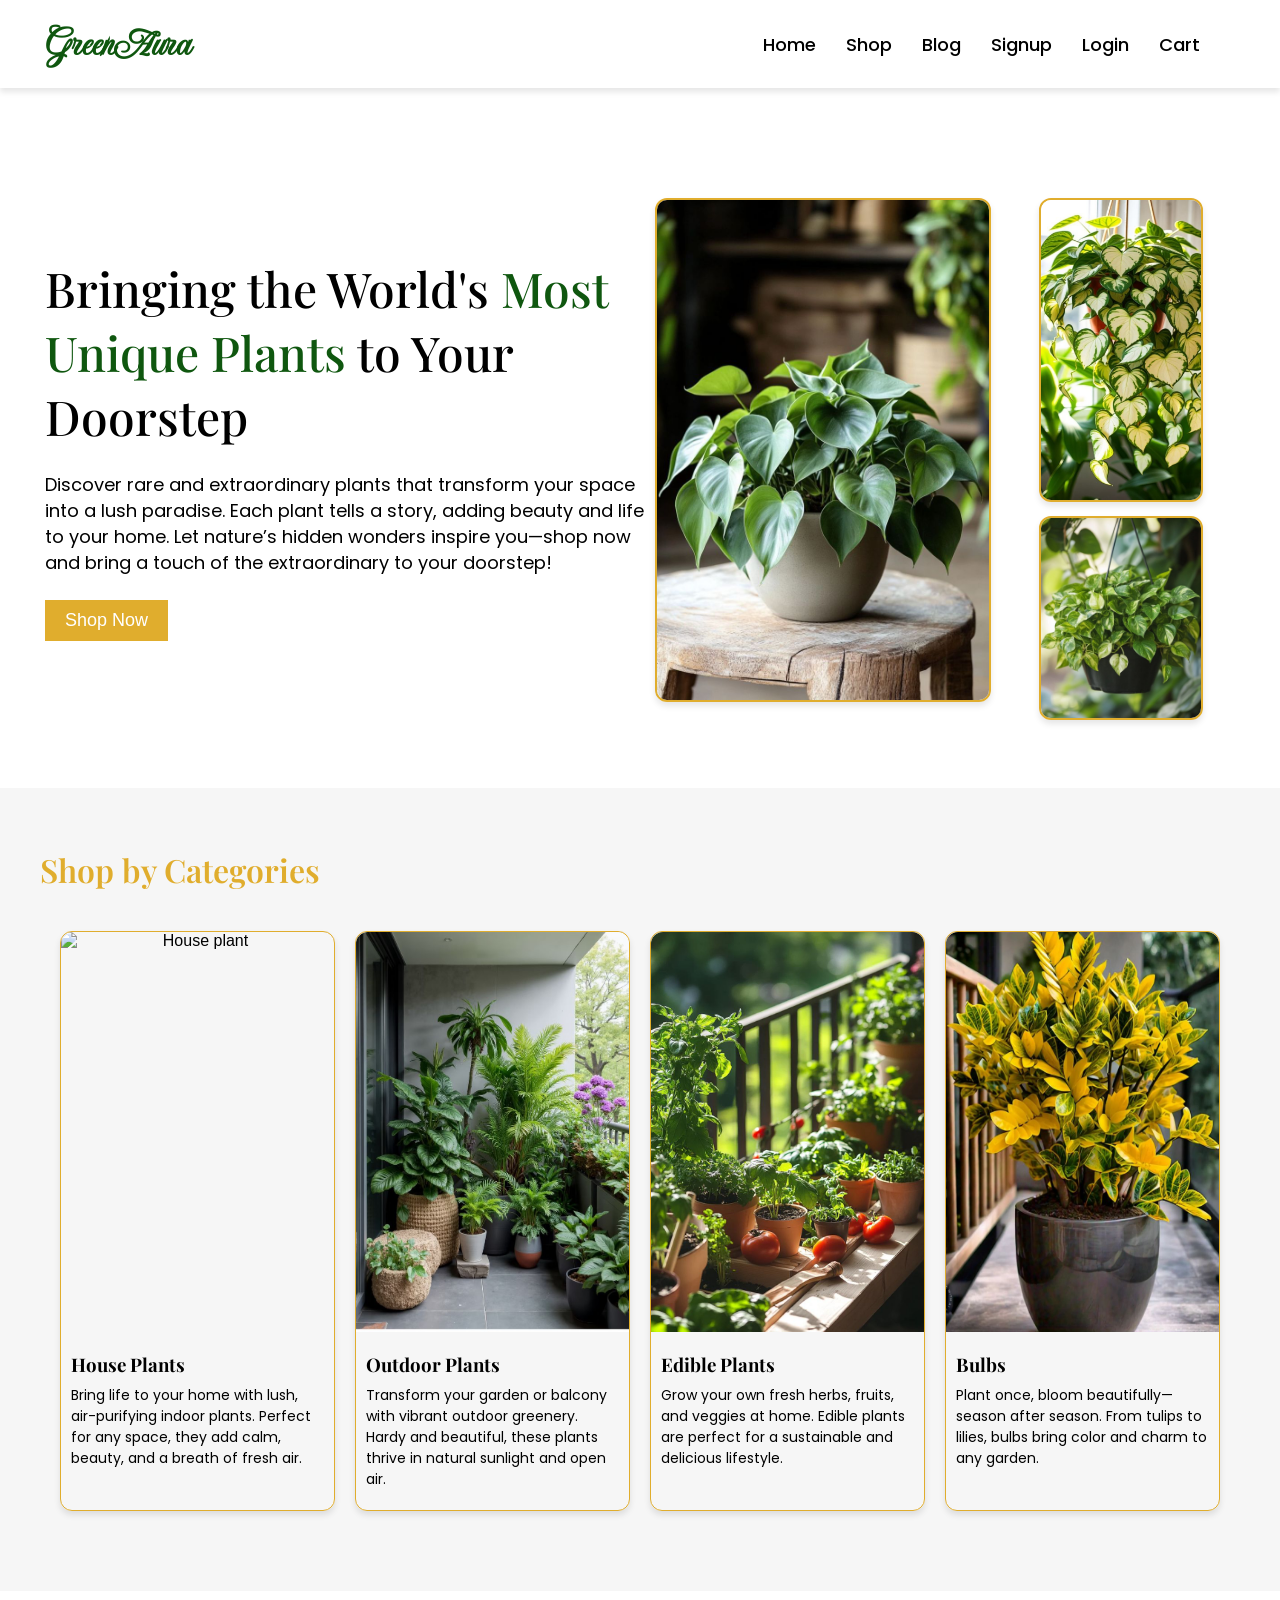
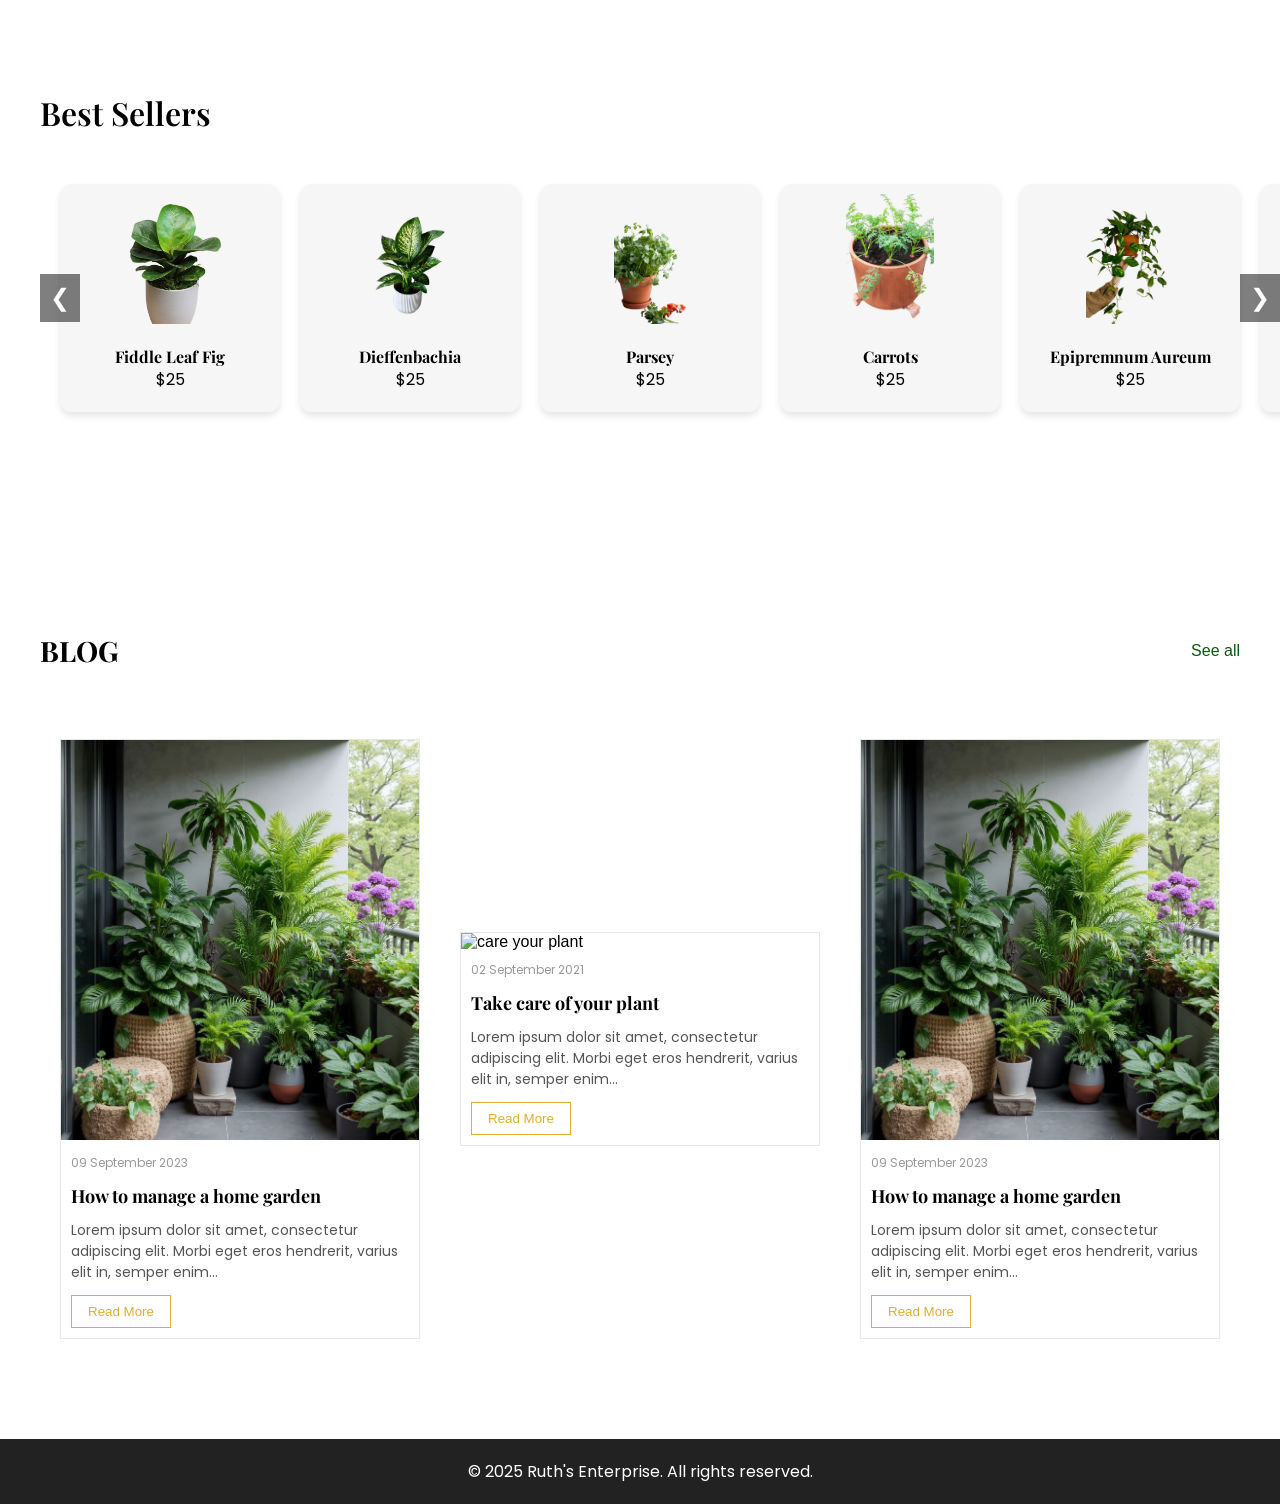
==== index.html @ fe9168af "First version of greenAura website" ====
<!DOCTYPE html>
<html lang="en">
  <head>
    <meta charset="UTF-8" />
    <meta name="viewport" content="width=device-width, initial-scale=1.0" />
    <title>E-commerce Homepage</title>
    <link rel="stylesheet" href="css/styles.css" />
  </head>
  <body>
    <header>
      <nav class="navbar">
        <div class="logo">GreenAura</div>
        <ul class="nav-links">
          <li><a href="#">Home</a></li>
          <li><a href="html/shop.html">Shop</a></li>
          <li><a href="#">Blog</a></li>
          <li><a href="#">Signup</a></li>
          <li><a href="#">Login</a></li>
          <li><a href="#">Cart</a></li>
          <!-- <li><input type="text" placeholder="Search..." /></li> -->
        </ul>
      </nav>
    </header>
    <!-- hero section -->
    <section class="hero">
      <div class="hero-content">
        <h1>
          Bringing the World's
          <span class="highlight">Most Unique Plants </span> to Your Doorstep
        </h1>
        <p>
          Discover rare and extraordinary plants that transform your space into
          a lush paradise. Each plant tells a story, adding beauty and life to
          your home. Let nature’s hidden wonders inspire you—shop now and bring
          a touch of the extraordinary to your doorstep!
        </p>
        <button aria-label="Buy" type="" class="shop-now"><a href="html/shop.html">Shop Now</a></button>
      </div>
      <div class="hero-images">
        <div class="hero-image-one">
          <img src="images/Philodendron.jpg" alt="" class="plant-one" />
        </div>
        <div class="hero-image-two">
          <img src="images/houseplant.jpg" alt="" class="plant-three" />
          <img
            src="images/Pothos (Epipremnum aureum).jpg"
            alt=""
            class="plant-two"
          />
        </div>
      </div>
    </section>
    <!-- Categories -->
    <section>
      <div class="categories">
        <h2>Shop by Categories</h2>
        <div class="category-grid">
          <div class="category-item">
            <img
              src="indoor plant.jpg"
              alt="House plant"
              class="category-plant"
            />
            <div class="category-item-content">
              <h3>House Plants</h3>
              <p>
                Bring life to your home with lush, air-purifying indoor plants.
                Perfect for any space, they add calm, beauty, and a breath of
                fresh air.
              </p>
            </div>
          </div>
          <div class="category-item">
            <img
              src="images/Outdoor plants.jpg"
              alt="Outdoor plants"
              class="category-plant"
            />

            <div class="category-item-content">
              <h3>Outdoor Plants</h3>
              <p>
                Transform your garden or balcony with vibrant outdoor greenery.
                Hardy and beautiful, these plants thrive in natural sunlight and
                open air.
              </p>
            </div>
          </div>
          <div class="category-item">
            <img
              src="images/edible plants.jpg"
              alt="Edible plant"
              class="category-plant"
            />

            <div class="category-item-content">
              <h3>Edible Plants</h3>
              <p>
                Grow your own fresh herbs, fruits, and veggies at home. Edible
                plants are perfect for a sustainable and delicious lifestyle.
              </p>
            </div>
          </div>
          <div class="category-item">
            <img
              src="images/Bulbs.jpg"
              alt="Bulbs plant"
              class="category-plant"
            />

            <div class="category-item-content">
              <h3>Bulbs</h3>
              <p class="item-text">
                Plant once, bloom beautifully—season after season. From tulips
                to lilies, bulbs bring color and charm to any garden.
              </p>
            </div>
          </div>
        </div>
      </div>
    </section>
    <!-- Latest Plants for sale -->
<section>
    <div class="hot-products">
      <h2>Best Sellers</h2>
      <div class="slider-container">
        <button class="slider-btn prev">&#10094;</button>
        <div class="product-slider">
          <div class="product">
            <img
              src="images/HousePlants/Altman_Plants_Fiddle_Leaf_Fig_House_Plant.png"
              alt=""
              class="product-image"
            />
            <div class="product-details">
              <h4>Fiddle Leaf Fig</h4>
              <span>$25</span>
            </div>
          </div>
          <div class="product">
            <img
              src="images/HousePlants/Dieffenbachia_Tropic_Snow__Dumb_Cane.png"
              alt=""
              class="product-image"
            />
            <div class="product-details">
              <h4>Dieffenbachia</h4>
              <span>$25</span>
            </div>
          </div>
          <div class="product">
            <img
              src="images/HousePlants/Parsey.png"
              alt=""
              class="product-image"
            />
            <div class="product-details">
              <h4>Parsey</h4>
              <span>$25</span>
            </div>
          </div>
          <div class="product">
            <img
              src="images/HousePlants/Carrots.png"
              alt=""
              class="product-image"
            />
            <div class="product-details">
              <h4>Carrots</h4>
              <span>$25</span>
            </div>
          </div>

          <div class="product">
            <img
              src="images/HousePlants/Golden_Pothos__Epipremnum_Aureum__6__Pot.png"
              alt=""
              class="product-image"
            />
            <div class="product-details">
              <h4>Epipremnum Aureum</h4>
              <span>$25</span>
            </div>
          </div>

          <div class="product">
            <img
              src="images/HousePlants/Grosse_Monstera_-_ohne_Übertopf-.png"
              alt=""
              class="product-image"
            />
            <div class="product-details">
              <h4>Monstera</h4>
              <span>$25</span>
            </div>
          </div>

          <div class="product">
            <img
              src="images/HousePlants/Mint.png"
              alt=""
              class="product-image"
            />
            <div class="product-details">
              <h4>Mint leaf</h4>
              <span>$25</span>
            </div>
          </div>

          <div class="product">
            <img
              src="images/HousePlants/Swwet Peppers.png"
              alt=""
              class="product-image"
            />
            <div class="product-details">
              <h4>Sweet Bell Peppers</h4>
              <span>$25</span>
            </div>
          </div>

          <div class="product">
            <img
              src="images/HousePlants/Philodendron.png"
              alt=""
              class="product-image"
            />
            <div class="product-details">
              <h4>Philodendron</h4>
              <span>$25</span>
            </div>
          </div>

          <div class="product">
            <img
              src="images/HousePlants/Sansevieria__Bogenhanf__-_Pflege_und_Arten__Pflanzenlexikon_-.png"
              alt=""
              class="product-image"
            />
            <div class="product-details">
              <h4>Sansevieria Bogenhanf</h4>
              <span>$25</span>
            </div>
          </div>

          <div class="product">
            <img
              src="images/HousePlants/Spathiphyllum__Peace_Lily.png"
              alt=""
              class="product-image"
            />
            <div class="product-details">
              <h4>Spathiphyllum</h4>
              <span>$25</span>
            </div>
          </div>

        </div>
        <button class="slider-btn next">&#10095;</button>
      </div>
      </div>
    </section>


    <section class="blog-section">
        <div class="blog-header">
          <h2>BLOG</h2>
          <a href="#" class="see-all">See all</a>
        </div>
    
        <div class="blog-grid">
          <div class="blog-post">
            <img src="images/Outdoor plants.jpg" alt="home garden" />
          <div class="blog-post-details">
            <p class="date">09 September 2023</p>
            <h3>How to manage a home garden</h3>
            <p class="excerpt">
              Lorem ipsum dolor sit amet, consectetur adipiscing elit. Morbi eget eros hendrerit, varius elit in, semper enim...
            </p>
            <button class="read-more">Read More</button>
          </div>
          </div>
    
          <div class="blog-post">
            <img src="https://images.unsplash.com/photo-1600585154340-be6161a56a0c?auto=format&fit=crop&w=800&q=60" alt="care your plant" />
            <div class="blog-post-details">
                <p class="date">02 September 2021</p>
            <h3>Take care of your plant</h3>
            <p class="excerpt">
              Lorem ipsum dolor sit amet, consectetur adipiscing elit. Morbi eget eros hendrerit, varius elit in, semper enim...
            </p>
            <button class="read-more">Read More</button>
            </div>
          </div>

          <div class="blog-post">
            <img src="images/Outdoor plants.jpg" alt="home garden" />
          <div class="blog-post-details">
            <p class="date">09 September 2023</p>
            <h3>How to manage a home garden</h3>
            <p class="excerpt">
              Lorem ipsum dolor sit amet, consectetur adipiscing elit. Morbi eget eros hendrerit, varius elit in, semper enim...
            </p>
            <button class="read-more">Read More</button>
          </div>
          </div>
        </div>
      </section>

      
    <footer>
      <p>&copy; 2025 Ruth's Enterprise. All rights reserved.</p>
    </footer>

    <script src="js/script.js"></script>
  </body>
</html>
---- css/styles.css ----
/* styles.css */

@import url('https://fonts.googleapis.com/css2?family=Imperial+Script&family=Playfair+Display:ital,wght@0,400..900;1,400..900&family=Poppins:ital,wght@0,100;0,200;0,300;0,400;0,500;0,600;0,700;0,800;0,900;1,100;1,200;1,300;1,400;1,500;1,600;1,700;1,800;1,900&display=swap');

:root {
  --primary-color: rgb(15, 87, 15);
  --secondary-color: rgb(224, 173, 45);
  --background-color: #f4f4f4c9;
}
h1,
h2,
h3,
h4,
h5,
h6 {
  margin: 0;
   font-family: "Playfair Display", serif;
   font-display: swap;
}
p {
    margin: 0;
  font-family: "Poppins", sans-serif;
  font-display: swap;
  line-break: auto;
}
body {
  font-family: Arial, sans-serif;
  font-display: swap;
  margin: 0;
  padding: 0;
  box-sizing: border-box;
}
.navbar {
  display: flex;
  justify-content: space-between;
  align-items: center;
  align-self: center;
  padding: 20px 40px;
  box-shadow: 0 4px 6px rgba(0, 0, 0, 0.1);
}
.logo {
  font-family: "Imperial Script" ;
  font-weight: 700;
  font-style: normal;
  font-size: 40px;
  color: var(--primary-color);
}
.nav-links {
  display: flex;
  align-self: center;
  align-items: center;
  list-style: none;
  gap: 30px;
  margin: 0;
  padding: 0px 40px;
}

li a {
  text-decoration: none;
  font-weight: 500;
  font-size: 18px;
  font-family: "Poppins";
  color: black;
}

/* hero section */
.hero {
  height: 500px;
  display: grid;
  grid-template-columns: 50% 50%;
  gap: 10px;
  padding: 100px 40px;
  align-items: center;
  justify-content: center;
  color: black;
  text-align: center;
}
.hero-content {
  display: flex;
  flex-direction: column;
  text-align: left;
  padding: 10px;
  max-width: 600px;
  width: 100%;
  height: 100%;
  justify-content: center;
  gap: 24px;
}
.hero-content h1 {
  margin: 0;
  font-weight: 500;
  font-size: 48px;
}

.hero-content p {
  line-height: 26px;
  font-size: 18px;
}
.highlight {
  color: var(--primary-color);
}
.highlight:hover {
  color: var(--secondary-color);
}
.hero-images {
 max-height:500px;
 height: 100%;
  display: flex;
  justify-content: end;
  gap: 20px;
  padding: 10px;
}
.plant-one {
  border: 2px solid var(--secondary-color);
  box-shadow: 0 4px 6px rgba(0, 0, 0, 0.1);
  border-radius: 12px;
  width: 100%;
  height: 100%;
}
.plant-three {
  box-shadow: 0 4px 6px rgba(0, 0, 0, 0.1);
  border: 2px solid var(--secondary-color);
  border-radius: 12px;
  object-fit: cover;
  margin-bottom: 10px;
  width: 70%;
  height: 60%;
}
.plant-two {
  box-shadow: 0 4px 6px rgba(0, 0, 0, 0.1);
  border: 2px solid var(--secondary-color);
  border-radius: 12px;
  object-fit: cover;
  width: 70%;
  height: 40%;
}
.hero-image-two {
  width: 40%;
  height: 100%;
}
.shop-now {
  padding: 10px 20px;
  width: max-content;
  background: var(--secondary-color);
  border: none;
  cursor: pointer;
}
.shop-now a{
  color: white;
  text-decoration: none;
  font-size: 18px;
  font-weight: 500;
}

/* categories */
.categories {
  display: flex;
  flex-direction: column;
  gap: 20px;
  padding: 60px 40px;
  background: var(--background-color);
}
.categories h2 {
  margin: 0;
  font-size: 32px;
  font-weight: 600;
  color: var(--secondary-color);
}
.category-grid {
  display: grid;
  grid-template-columns: 1fr 1fr 1fr 1fr;
  gap: 20px;
  justify-content: center;
  padding: 20px;
}
.category-item {
  display: flex;
  flex-direction: column;
  text-align: center;
  border-radius: 12px;
  cursor: pointer;
  /* background-color: white; */
  box-shadow: 0 4px 6px rgba(0, 0, 0, 0.1);
  border: 1px solid var(--secondary-color);
  transition: transform 0.3s ease, box-shadow 0.3s ease;
}
.category-item:hover{
  transform: scale(1.05);
  box-shadow: 0 10px 20px rgba(0, 0, 0, 0.15);
  z-index: 1;
}
.category-plant {
  border-top-left-radius: 12px;
  border-top-right-radius: 12px;
  width: 100%;
  height: 400px;
}
.category-item-content {
  display: flex;
  flex-direction: column;
  padding: 20px 10px;
  gap: 8px;
  text-align: left;
}
/* .category-item-content {
  position: absolute;
  top: -100%;
  left: 0;
  width: 100%;
  background: white;

  box-sizing: border-box;
  transition: top 0.4s ease;
  z-index: 2;

} */

/* .category-item:hover .category-item-content {
  top: 100%; /* Moves text down below the image */
/* } */ */
.category-item-content h3 {
  color: var(--primary-color);
  font-weight: 500;
  font-size: 24px;
  text-align: center;
}
.category-item-content p {
  text-decoration: dotted;
  font-size: 14px;
}

/* Products */
.hot-products {
  padding: 100px 40px;
  gap: 30px;
  display: flex;
  flex-direction: column;
}
.hot-products h2 {
  font-size: 32px;
  font-weight: 600;
}

.slider-container {
  position: relative;
  overflow: hidden;
  width: 100%;
  padding: 20px;
  cursor: pointer;
  /* max-width: 1000px;
  margin: auto; */
}

.product-slider {
  display: flex;
  gap: 20px;
  scroll-behavior: smooth;
}
.product {
  display: flex;
  flex-direction: column;
  justify-content: center;
  align-items: center;
  gap: 12px;
  min-width: 200px;
  flex-shrink: 0;
  background: var(--background-color);
  padding: 10px;
  border-radius: 12px;
  box-shadow: 0 4px 6px rgba(0, 0, 0, 0.1);
  transition: transform 0.3s ease, box-shadow 0.3s ease;

}
.product:hover{
  transform: scale(1.05);
  box-shadow: 0 10px 20px rgba(0, 0, 0, 0.15);
  z-index: 1;
}

.product-details {
    text-align: center;
  display: flex;
  flex-direction: column;
  padding: 10px;
  font-family: "Poppins";
 
}
.product-details h4 {
  line-break: auto;
}
.product-image {
  object-fit: contain;
  width: 130px;
  height: 130px;
}

.slider-btn {
  position: absolute;
  top: 50%;
  transform: translateY(-50%);
  font-size: 24px;
  background: rgba(0, 0, 0, 0.5);
  color: white;
  border: none;
  padding: 10px;
  cursor: pointer;
  z-index: 1;
}

.slider-btn.prev {
  left: 0;
}

.slider-btn.next {
  right: 0;
}


/* Blog */

.blog-section {
    padding: 100px 40px;
    display: flex;
    flex-direction: column;
    gap: 40px;
    /* width: 100%; */
    /* max-width: 1200px; */
  }
  
  .blog-header {
    display: flex;
    justify-content: space-between;
    align-items: center;
    margin-bottom: 30px;
  }
  
  .blog-header h2 {
    font-size: 28px;
    font-weight: bold;
    font-family: "Playfair Display";
  }
  
  .see-all {
    color: var(--primary-color);
    text-decoration: none;
    font-weight: 500;
  }
  
  .blog-grid {
    display: grid;
    grid-template-columns: 30% 30% 30%;
    gap: 40px;
    justify-content: center;
    align-items: center;
  }
  
  .blog-post {
    background-color: #fff;
    border: 1px solid #e6e6e6;
    transition: box-shadow 0.3s ease;
  }
  
  .blog-post img {
    width: 100%;
    height: 400px;
    object-fit: cover;;
  }
  
  .blog-post .date {
    font-size: 12px;
    color: #999;
  }
  
  .blog-post h3 {
    font-family: "Playfair Display";
    font-size: 18px;;
  }
  
  .blog-post-details{
    display: flex;
    flex-direction: column;
    padding: 10px;
    gap: 12px;
  }
  .blog-post-details .excerpt {
    font-size: 14px;
    color: #555;
  }
  
  .read-more {
    width: fit-content;
    padding: 8px 16px;
    border: 1px solid var(--secondary-color);
    background: none;
    color: var(--secondary-color);
    cursor: pointer;
    transition: background 0.3s, color 0.3s;
  }
footer {
  text-align: center;
  padding: 20px;
  background: #222;
  color: white;
}
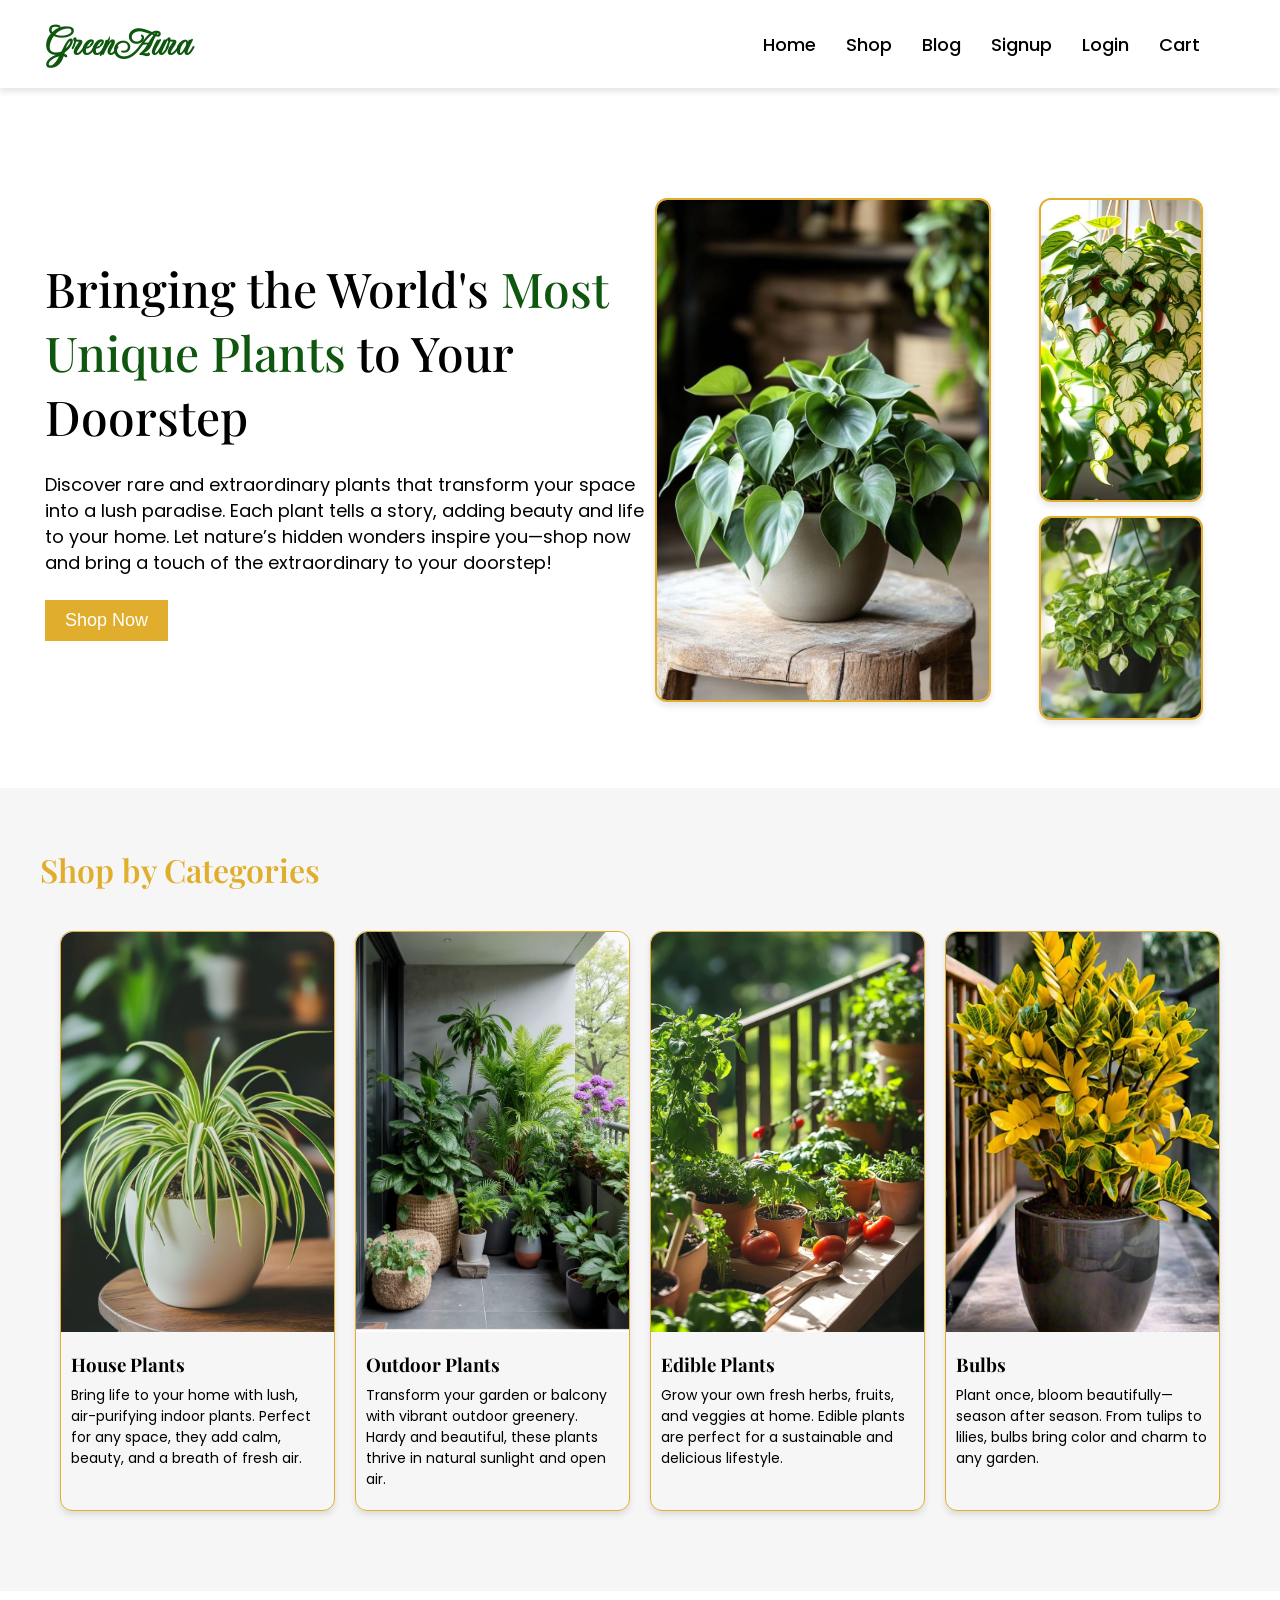
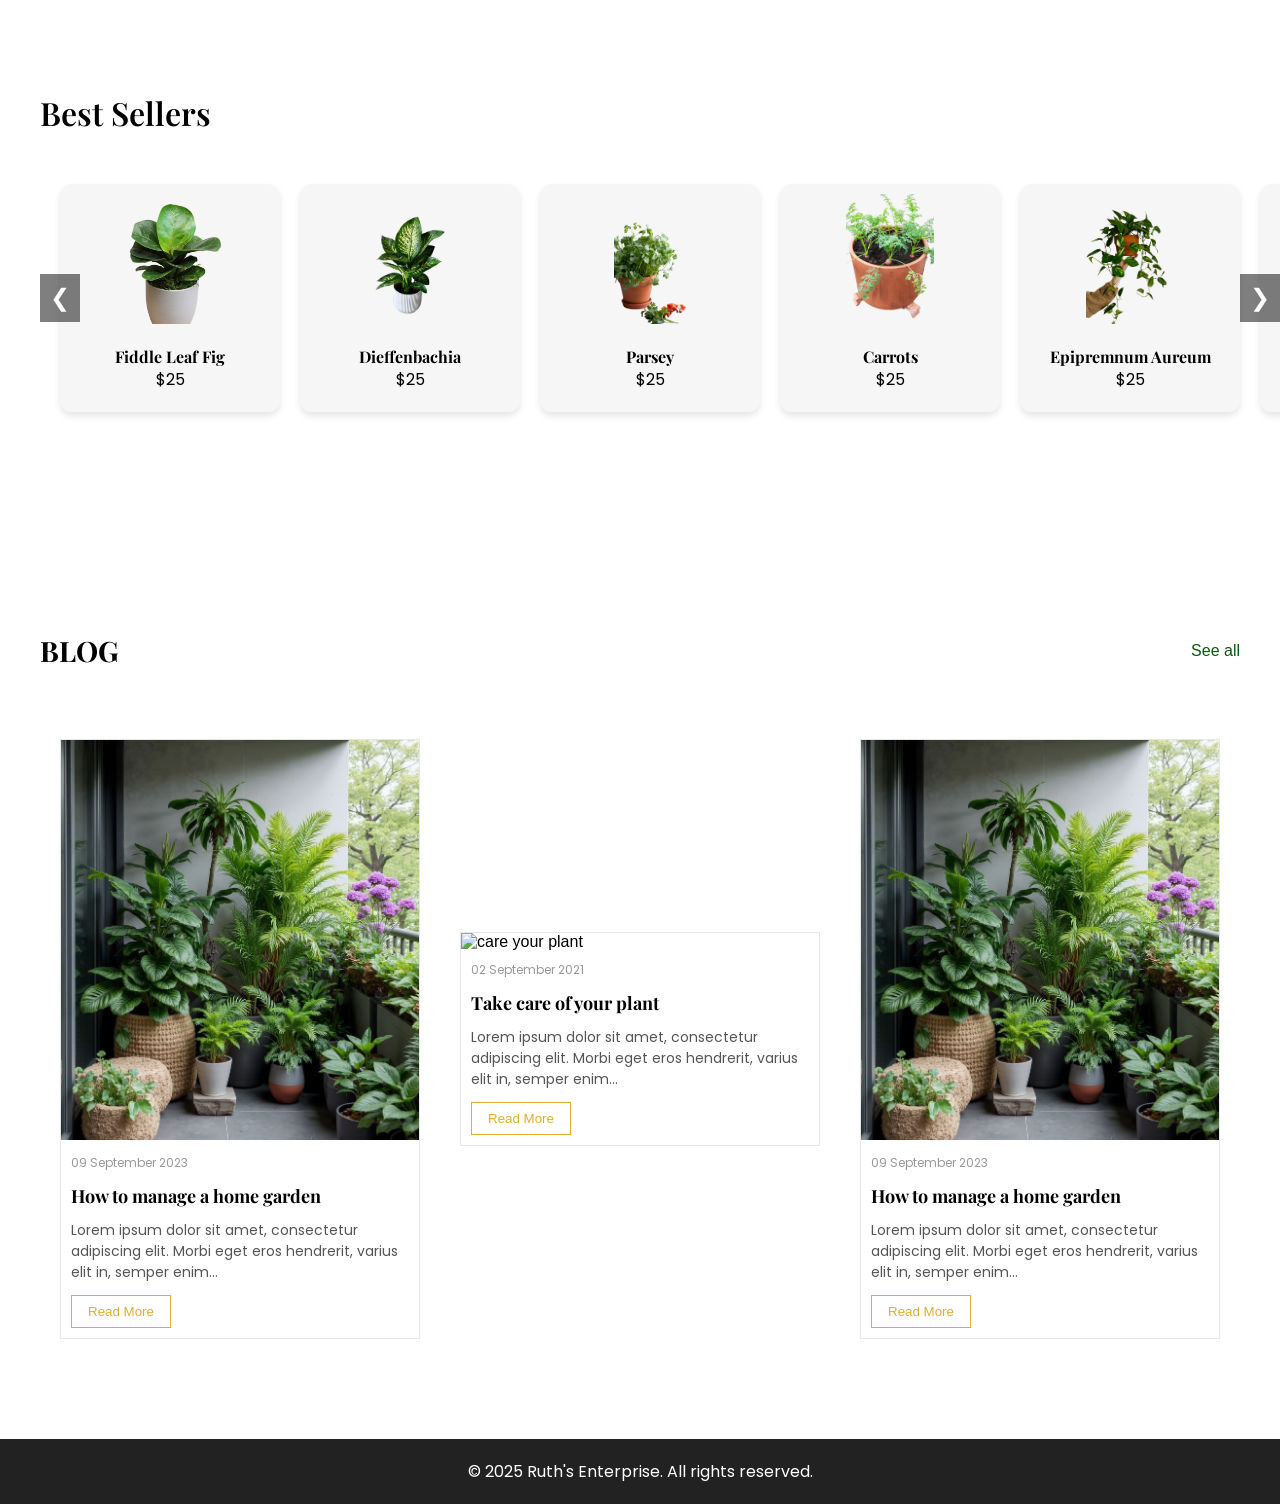
==== commit 234ec2a7: "Some corrections" ====
--- a/index.html
+++ b/index.html
@@ -16,7 +16,7 @@
           <li><a href="#">Blog</a></li>
           <li><a href="#">Signup</a></li>
           <li><a href="#">Login</a></li>
-          <li><a href="#">Cart</a></li>
+          <li><a href="html/cart.html">Cart</a></li>
           <!-- <li><input type="text" placeholder="Search..." /></li> -->
         </ul>
       </nav>
@@ -57,7 +57,7 @@
         <div class="category-grid">
           <div class="category-item">
             <img
-              src="indoor plant.jpg"
+              src="images/indoor plant.jpg"
               alt="House plant"
               class="category-plant"
             />
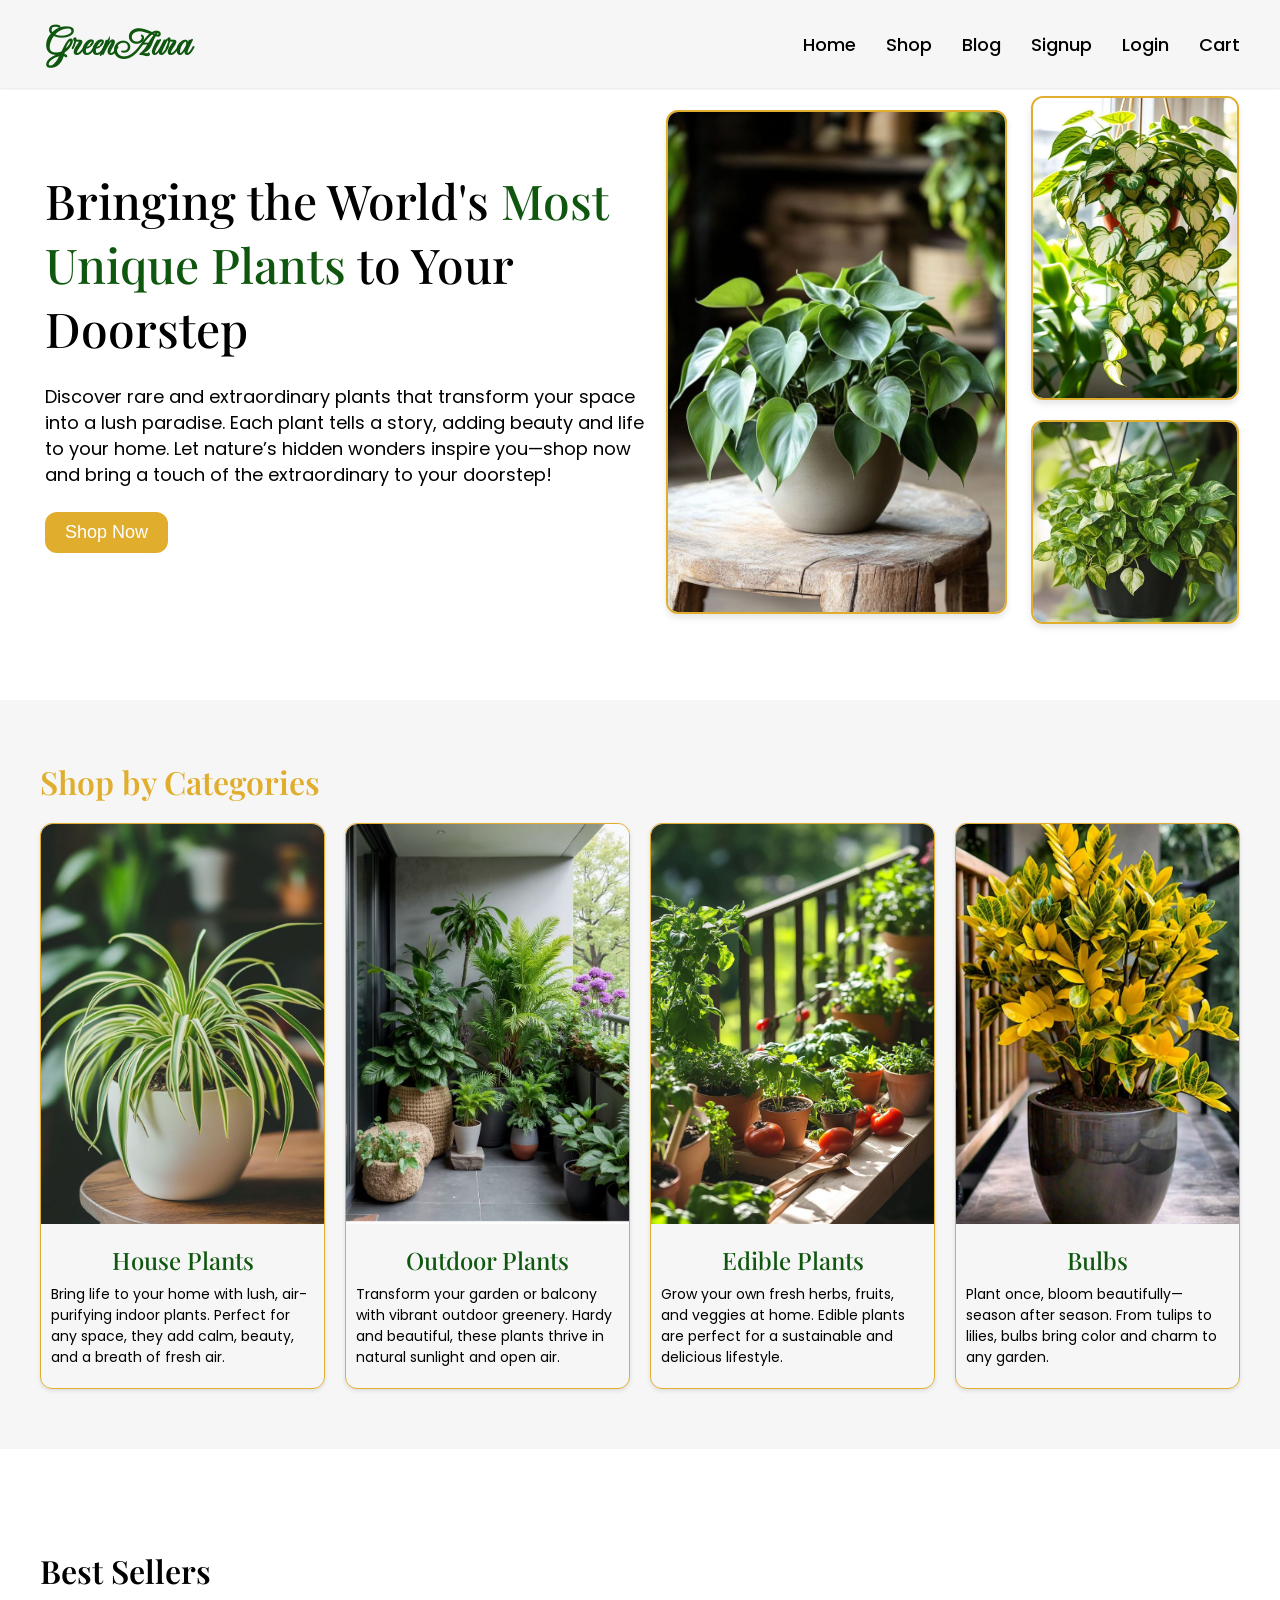
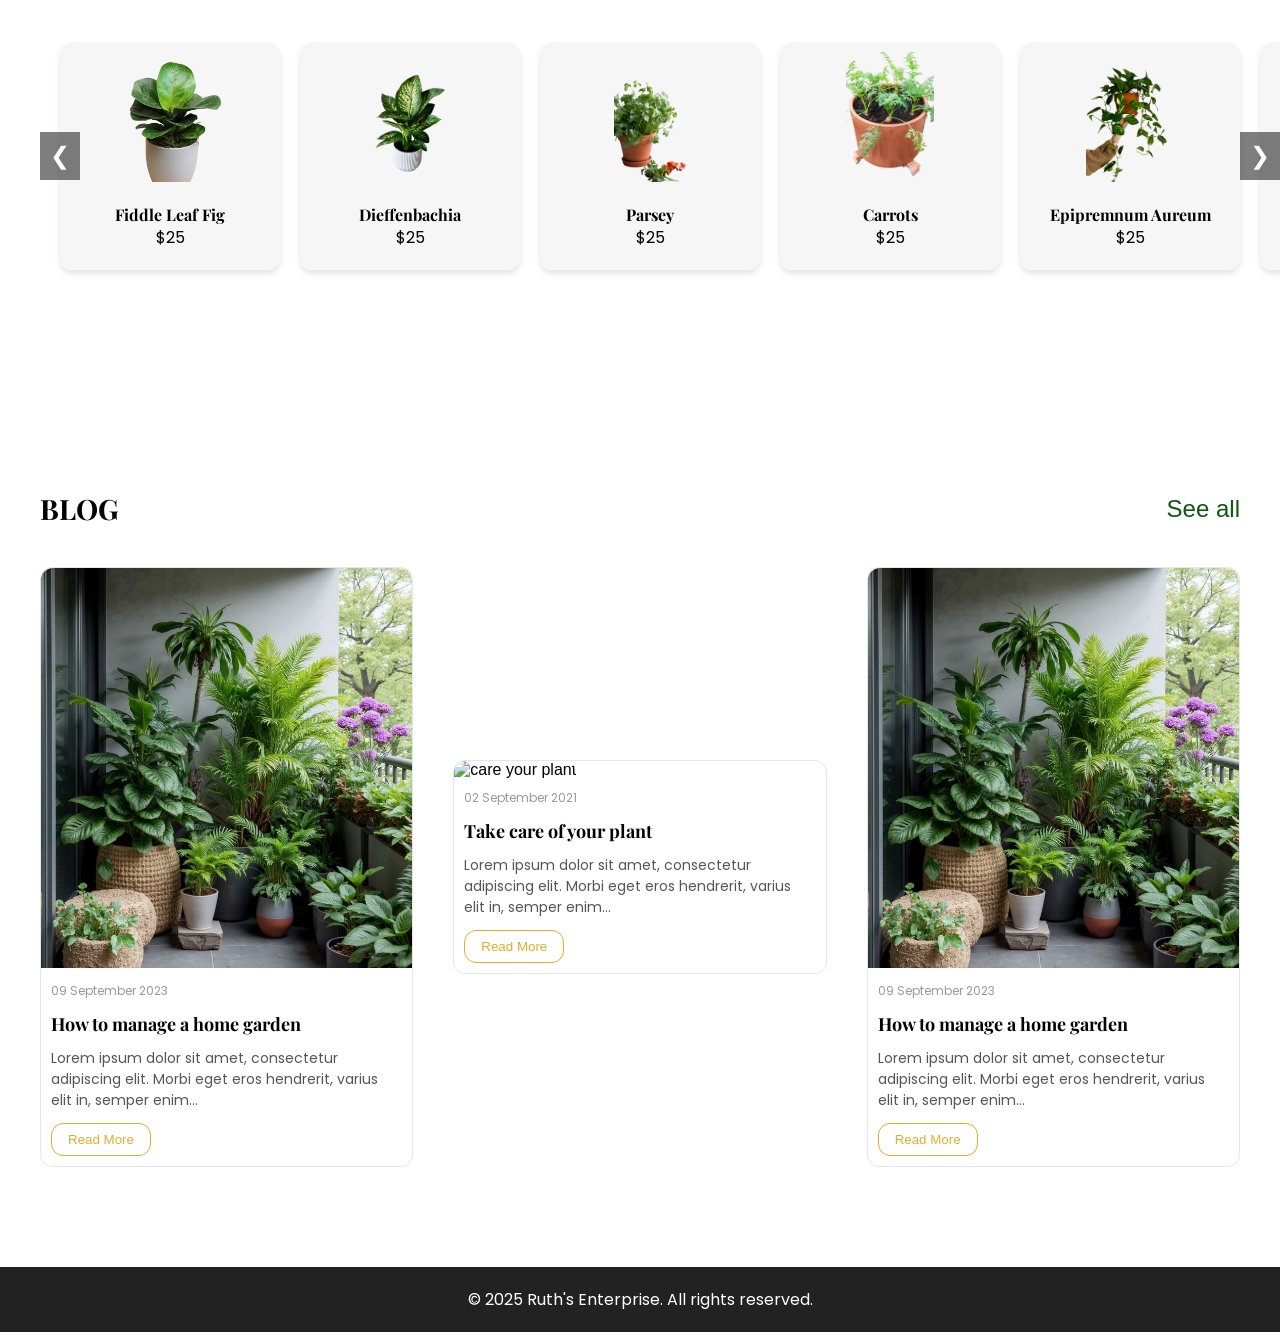
==== commit c0afcf9c: "Second version of greenAura" ====
--- a/index.html
+++ b/index.html
@@ -9,15 +9,14 @@
   <body>
     <header>
       <nav class="navbar">
-        <div class="logo">GreenAura</div>
+        <div class="logo"><a href="index.html">GreenAura</a></div>
         <ul class="nav-links">
-          <li><a href="#">Home</a></li>
+          <li><a href="index.html">Home</a></li>
           <li><a href="html/shop.html">Shop</a></li>
           <li><a href="#">Blog</a></li>
           <li><a href="#">Signup</a></li>
           <li><a href="#">Login</a></li>
           <li><a href="html/cart.html">Cart</a></li>
-          <!-- <li><input type="text" placeholder="Search..." /></li> -->
         </ul>
       </nav>
     </header>
@@ -34,7 +33,9 @@
           your home. Let nature’s hidden wonders inspire you—shop now and bring
           a touch of the extraordinary to your doorstep!
         </p>
-        <button aria-label="Buy" type="" class="shop-now"><a href="html/shop.html">Shop Now</a></button>
+        <button aria-label="Buy" type="" class="shop-now">
+          <a href="html/shop.html">Shop Now</a>
+        </button>
       </div>
       <div class="hero-images">
         <div class="hero-image-one">
@@ -120,194 +121,197 @@
       </div>
     </section>
     <!-- Latest Plants for sale -->
-<section>
-    <div class="hot-products">
-      <h2>Best Sellers</h2>
-      <div class="slider-container">
-        <button class="slider-btn prev">&#10094;</button>
-        <div class="product-slider">
-          <div class="product">
-            <img
-              src="images/HousePlants/Altman_Plants_Fiddle_Leaf_Fig_House_Plant.png"
-              alt=""
-              class="product-image"
-            />
-            <div class="product-details">
-              <h4>Fiddle Leaf Fig</h4>
-              <span>$25</span>
-            </div>
-          </div>
-          <div class="product">
-            <img
-              src="images/HousePlants/Dieffenbachia_Tropic_Snow__Dumb_Cane.png"
-              alt=""
-              class="product-image"
-            />
-            <div class="product-details">
-              <h4>Dieffenbachia</h4>
-              <span>$25</span>
-            </div>
-          </div>
-          <div class="product">
-            <img
-              src="images/HousePlants/Parsey.png"
-              alt=""
-              class="product-image"
-            />
-            <div class="product-details">
-              <h4>Parsey</h4>
-              <span>$25</span>
-            </div>
-          </div>
-          <div class="product">
-            <img
-              src="images/HousePlants/Carrots.png"
-              alt=""
-              class="product-image"
-            />
-            <div class="product-details">
-              <h4>Carrots</h4>
-              <span>$25</span>
-            </div>
-          </div>
-
-          <div class="product">
-            <img
-              src="images/HousePlants/Golden_Pothos__Epipremnum_Aureum__6__Pot.png"
-              alt=""
-              class="product-image"
-            />
-            <div class="product-details">
-              <h4>Epipremnum Aureum</h4>
-              <span>$25</span>
-            </div>
-          </div>
-
-          <div class="product">
-            <img
-              src="images/HousePlants/Grosse_Monstera_-_ohne_Übertopf-.png"
-              alt=""
-              class="product-image"
-            />
-            <div class="product-details">
-              <h4>Monstera</h4>
-              <span>$25</span>
-            </div>
-          </div>
-
-          <div class="product">
-            <img
-              src="images/HousePlants/Mint.png"
-              alt=""
-              class="product-image"
-            />
-            <div class="product-details">
-              <h4>Mint leaf</h4>
-              <span>$25</span>
-            </div>
-          </div>
-
-          <div class="product">
-            <img
-              src="images/HousePlants/Swwet Peppers.png"
-              alt=""
-              class="product-image"
-            />
-            <div class="product-details">
-              <h4>Sweet Bell Peppers</h4>
-              <span>$25</span>
-            </div>
-          </div>
-
-          <div class="product">
-            <img
-              src="images/HousePlants/Philodendron.png"
-              alt=""
-              class="product-image"
-            />
-            <div class="product-details">
-              <h4>Philodendron</h4>
-              <span>$25</span>
-            </div>
-          </div>
-
-          <div class="product">
-            <img
-              src="images/HousePlants/Sansevieria__Bogenhanf__-_Pflege_und_Arten__Pflanzenlexikon_-.png"
-              alt=""
-              class="product-image"
-            />
-            <div class="product-details">
-              <h4>Sansevieria Bogenhanf</h4>
-              <span>$25</span>
-            </div>
-          </div>
-
-          <div class="product">
-            <img
-              src="images/HousePlants/Spathiphyllum__Peace_Lily.png"
-              alt=""
-              class="product-image"
-            />
-            <div class="product-details">
-              <h4>Spathiphyllum</h4>
-              <span>$25</span>
-            </div>
-          </div>
-
-        </div>
-        <button class="slider-btn next">&#10095;</button>
-      </div>
+    <section>
+      <div class="hot-products">
+        <h2>Best Sellers</h2>
+        <div class="slider-container">
+          <button class="slider-btn prev">&#10094;</button>
+          <div class="product-slider">
+            <div class="product">
+              <img
+                src="images/HousePlants/Altman_Plants_Fiddle_Leaf_Fig_House_Plant.png"
+                alt=""
+                class="product-image"
+              />
+              <div class="product-details">
+                <h4>Fiddle Leaf Fig</h4>
+                <span>$25</span>
+              </div>
+            </div>
+            <div class="product">
+              <img
+                src="images/HousePlants/Dieffenbachia_Tropic_Snow__Dumb_Cane.png"
+                alt=""
+                class="product-image"
+              />
+              <div class="product-details">
+                <h4>Dieffenbachia</h4>
+                <span>$25</span>
+              </div>
+            </div>
+            <div class="product">
+              <img
+                src="images/HousePlants/Parsey.png"
+                alt=""
+                class="product-image"
+              />
+              <div class="product-details">
+                <h4>Parsey</h4>
+                <span>$25</span>
+              </div>
+            </div>
+            <div class="product">
+              <img
+                src="images/HousePlants/Carrots.png"
+                alt=""
+                class="product-image"
+              />
+              <div class="product-details">
+                <h4>Carrots</h4>
+                <span>$25</span>
+              </div>
+            </div>
+
+            <div class="product">
+              <img
+                src="images/HousePlants/Golden_Pothos__Epipremnum_Aureum__6__Pot.png"
+                alt=""
+                class="product-image"
+              />
+              <div class="product-details">
+                <h4>Epipremnum Aureum</h4>
+                <span>$25</span>
+              </div>
+            </div>
+
+            <div class="product">
+              <img
+                src="images/HousePlants/Grosse_Monstera_-_ohne_Übertopf-.png"
+                alt=""
+                class="product-image"
+              />
+              <div class="product-details">
+                <h4>Monstera</h4>
+                <span>$25</span>
+              </div>
+            </div>
+
+            <div class="product">
+              <img
+                src="images/HousePlants/Mint.png"
+                alt=""
+                class="product-image"
+              />
+              <div class="product-details">
+                <h4>Mint leaf</h4>
+                <span>$25</span>
+              </div>
+            </div>
+
+            <div class="product">
+              <img
+                src="images/HousePlants/Swwet Peppers.png"
+                alt=""
+                class="product-image"
+              />
+              <div class="product-details">
+                <h4>Sweet Bell Peppers</h4>
+                <span>$25</span>
+              </div>
+            </div>
+
+            <div class="product">
+              <img
+                src="images/HousePlants/Philodendron.png"
+                alt=""
+                class="product-image"
+              />
+              <div class="product-details">
+                <h4>Philodendron</h4>
+                <span>$25</span>
+              </div>
+            </div>
+
+            <div class="product">
+              <img
+                src="images/HousePlants/Sansevieria__Bogenhanf__-_Pflege_und_Arten__Pflanzenlexikon_-.png"
+                alt=""
+                class="product-image"
+              />
+              <div class="product-details">
+                <h4>Sansevieria Bogenhanf</h4>
+                <span>$25</span>
+              </div>
+            </div>
+
+            <div class="product">
+              <img
+                src="images/HousePlants/Spathiphyllum__Peace_Lily.png"
+                alt=""
+                class="product-image"
+              />
+              <div class="product-details">
+                <h4>Spathiphyllum</h4>
+                <span>$25</span>
+              </div>
+            </div>
+          </div>
+          <button class="slider-btn next">&#10095;</button>
+        </div>
       </div>
     </section>
 
-
     <section class="blog-section">
-        <div class="blog-header">
-          <h2>BLOG</h2>
-          <a href="#" class="see-all">See all</a>
-        </div>
-    
-        <div class="blog-grid">
-          <div class="blog-post">
-            <img src="images/Outdoor plants.jpg" alt="home garden" />
+      <div class="blog-header">
+        <h2>BLOG</h2>
+        <a href="#" class="see-all">See all</a>
+      </div>
+
+      <div class="blog-grid">
+        <div class="blog-post">
+          <img src="images/Outdoor plants.jpg" alt="home garden" />
           <div class="blog-post-details">
             <p class="date">09 September 2023</p>
             <h3>How to manage a home garden</h3>
             <p class="excerpt">
-              Lorem ipsum dolor sit amet, consectetur adipiscing elit. Morbi eget eros hendrerit, varius elit in, semper enim...
+              Lorem ipsum dolor sit amet, consectetur adipiscing elit. Morbi
+              eget eros hendrerit, varius elit in, semper enim...
             </p>
             <button class="read-more">Read More</button>
           </div>
-          </div>
-    
-          <div class="blog-post">
-            <img src="https://images.unsplash.com/photo-1600585154340-be6161a56a0c?auto=format&fit=crop&w=800&q=60" alt="care your plant" />
-            <div class="blog-post-details">
-                <p class="date">02 September 2021</p>
+        </div>
+
+        <div class="blog-post">
+          <img
+            src="https://images.unsplash.com/photo-1600585154340-be6161a56a0c?auto=format&fit=crop&w=800&q=60"
+            alt="care your plant"
+          />
+          <div class="blog-post-details">
+            <p class="date">02 September 2021</p>
             <h3>Take care of your plant</h3>
             <p class="excerpt">
-              Lorem ipsum dolor sit amet, consectetur adipiscing elit. Morbi eget eros hendrerit, varius elit in, semper enim...
+              Lorem ipsum dolor sit amet, consectetur adipiscing elit. Morbi
+              eget eros hendrerit, varius elit in, semper enim...
             </p>
             <button class="read-more">Read More</button>
-            </div>
-          </div>
-
-          <div class="blog-post">
-            <img src="images/Outdoor plants.jpg" alt="home garden" />
+          </div>
+        </div>
+
+        <div class="blog-post">
+          <img src="images/Outdoor plants.jpg" alt="home garden" />
           <div class="blog-post-details">
             <p class="date">09 September 2023</p>
             <h3>How to manage a home garden</h3>
             <p class="excerpt">
-              Lorem ipsum dolor sit amet, consectetur adipiscing elit. Morbi eget eros hendrerit, varius elit in, semper enim...
+              Lorem ipsum dolor sit amet, consectetur adipiscing elit. Morbi
+              eget eros hendrerit, varius elit in, semper enim...
             </p>
             <button class="read-more">Read More</button>
           </div>
-          </div>
-        </div>
-      </section>
-
-      
+        </div>
+      </div>
+    </section>
+
     <footer>
       <p>&copy; 2025 Ruth's Enterprise. All rights reserved.</p>
     </footer>
--- a/css/styles.css
+++ b/css/styles.css
@@ -1,6 +1,6 @@
 /* styles.css */
 
-@import url('https://fonts.googleapis.com/css2?family=Imperial+Script&family=Playfair+Display:ital,wght@0,400..900;1,400..900&family=Poppins:ital,wght@0,100;0,200;0,300;0,400;0,500;0,600;0,700;0,800;0,900;1,100;1,200;1,300;1,400;1,500;1,600;1,700;1,800;1,900&display=swap');
+@import url("https://fonts.googleapis.com/css2?family=Imperial+Script&family=Playfair+Display:ital,wght@0,400..900;1,400..900&family=Poppins:ital,wght@0,100;0,200;0,300;0,400;0,500;0,600;0,700;0,800;0,900;1,100;1,200;1,300;1,400;1,500;1,600;1,700;1,800;1,900&display=swap");
 
 :root {
   --primary-color: rgb(15, 87, 15);
@@ -14,16 +14,24 @@
 h5,
 h6 {
   margin: 0;
-   font-family: "Playfair Display", serif;
-   font-display: swap;
+  font-family: "Playfair Display", serif;
+  font-display: swap;
 }
 p {
-    margin: 0;
+  margin: 0;
   font-family: "Poppins", sans-serif;
   font-display: swap;
   line-break: auto;
 }
+header {
+  position: fixed;
+  width: 100%;
+  top: 0;
+  left: 0;
+  z-index: 1000;
+}
 body {
+  position: relative;
   font-family: Arial, sans-serif;
   font-display: swap;
   margin: 0;
@@ -31,15 +39,18 @@
   box-sizing: border-box;
 }
 .navbar {
+  background-color: var(--background-color);
+  position: relative;
   display: flex;
   justify-content: space-between;
   align-items: center;
   align-self: center;
   padding: 20px 40px;
-  box-shadow: 0 4px 6px rgba(0, 0, 0, 0.1);
-}
-.logo {
-  font-family: "Imperial Script" ;
+  box-shadow: 0 1px 2px rgba(0, 0, 0, 0.1);
+}
+.logo a {
+  font-family: "Imperial Script";
+  text-decoration: none;
   font-weight: 700;
   font-style: normal;
   font-size: 40px;
@@ -52,7 +63,6 @@
   list-style: none;
   gap: 30px;
   margin: 0;
-  padding: 0px 40px;
 }
 
 li a {
@@ -103,11 +113,11 @@
   color: var(--secondary-color);
 }
 .hero-images {
- max-height:500px;
- height: 100%;
+  max-height: 500px;
+  height: 100%;
   display: flex;
   justify-content: end;
-  gap: 20px;
+  gap: 28px;
   padding: 10px;
 }
 .plant-one {
@@ -122,8 +132,7 @@
   border: 2px solid var(--secondary-color);
   border-radius: 12px;
   object-fit: cover;
-  margin-bottom: 10px;
-  width: 70%;
+  width: 100%;
   height: 60%;
 }
 .plant-two {
@@ -131,12 +140,15 @@
   border: 2px solid var(--secondary-color);
   border-radius: 12px;
   object-fit: cover;
-  width: 70%;
+  width: 100%;
   height: 40%;
 }
 .hero-image-two {
-  width: 40%;
+  display: flex;
+  flex-direction: column;
+  justify-content: center;
   height: 100%;
+  gap: 20px;
 }
 .shop-now {
   padding: 10px 20px;
@@ -144,8 +156,9 @@
   background: var(--secondary-color);
   border: none;
   cursor: pointer;
-}
-.shop-now a{
+  border-radius: 12px;
+}
+.shop-now a {
   color: white;
   text-decoration: none;
   font-size: 18px;
@@ -171,7 +184,6 @@
   grid-template-columns: 1fr 1fr 1fr 1fr;
   gap: 20px;
   justify-content: center;
-  padding: 20px;
 }
 .category-item {
   display: flex;
@@ -179,14 +191,13 @@
   text-align: center;
   border-radius: 12px;
   cursor: pointer;
-  /* background-color: white; */
-  box-shadow: 0 4px 6px rgba(0, 0, 0, 0.1);
+  box-shadow: 0 2px 4px rgba(0, 0, 0, 0.1);
   border: 1px solid var(--secondary-color);
-  transition: transform 0.3s ease, box-shadow 0.3s ease;
-}
-.category-item:hover{
+}
+.category-plant:hover {
+  border-radius: 12px;
   transform: scale(1.05);
-  box-shadow: 0 10px 20px rgba(0, 0, 0, 0.15);
+  /* box-shadow: 0 10px 20px rgba(0, 0, 0, 0.15); */
   z-index: 1;
 }
 .category-plant {
@@ -195,6 +206,7 @@
   width: 100%;
   height: 400px;
 }
+
 .category-item-content {
   display: flex;
   flex-direction: column;
@@ -202,22 +214,7 @@
   gap: 8px;
   text-align: left;
 }
-/* .category-item-content {
-  position: absolute;
-  top: -100%;
-  left: 0;
-  width: 100%;
-  background: white;
-
-  box-sizing: border-box;
-  transition: top 0.4s ease;
-  z-index: 2;
-
-} */
-
-/* .category-item:hover .category-item-content {
-  top: 100%; /* Moves text down below the image */
-/* } */ */
+
 .category-item-content h3 {
   color: var(--primary-color);
   font-weight: 500;
@@ -247,8 +244,6 @@
   width: 100%;
   padding: 20px;
   cursor: pointer;
-  /* max-width: 1000px;
-  margin: auto; */
 }
 
 .product-slider {
@@ -268,22 +263,18 @@
   padding: 10px;
   border-radius: 12px;
   box-shadow: 0 4px 6px rgba(0, 0, 0, 0.1);
-  transition: transform 0.3s ease, box-shadow 0.3s ease;
-
-}
-.product:hover{
-  transform: scale(1.05);
-  box-shadow: 0 10px 20px rgba(0, 0, 0, 0.15);
+}
+.product-image:hover {
+  transform: scale(1.45);
   z-index: 1;
 }
 
 .product-details {
-    text-align: center;
+  text-align: center;
   display: flex;
   flex-direction: column;
   padding: 10px;
   font-family: "Poppins";
- 
 }
 .product-details h4 {
   line-break: auto;
@@ -292,6 +283,8 @@
   object-fit: contain;
   width: 130px;
   height: 130px;
+  transition: transform 0.3s ease;
+  border-radius: 12px;
 }
 
 .slider-btn {
@@ -315,87 +308,87 @@
   right: 0;
 }
 
-
 /* Blog */
 
 .blog-section {
-    padding: 100px 40px;
-    display: flex;
-    flex-direction: column;
-    gap: 40px;
-    /* width: 100%; */
-    /* max-width: 1200px; */
-  }
-  
-  .blog-header {
-    display: flex;
-    justify-content: space-between;
-    align-items: center;
-    margin-bottom: 30px;
-  }
-  
-  .blog-header h2 {
-    font-size: 28px;
-    font-weight: bold;
-    font-family: "Playfair Display";
-  }
-  
-  .see-all {
-    color: var(--primary-color);
-    text-decoration: none;
-    font-weight: 500;
-  }
-  
-  .blog-grid {
-    display: grid;
-    grid-template-columns: 30% 30% 30%;
-    gap: 40px;
-    justify-content: center;
-    align-items: center;
-  }
-  
-  .blog-post {
-    background-color: #fff;
-    border: 1px solid #e6e6e6;
-    transition: box-shadow 0.3s ease;
-  }
-  
-  .blog-post img {
-    width: 100%;
-    height: 400px;
-    object-fit: cover;;
-  }
-  
-  .blog-post .date {
-    font-size: 12px;
-    color: #999;
-  }
-  
-  .blog-post h3 {
-    font-family: "Playfair Display";
-    font-size: 18px;;
-  }
-  
-  .blog-post-details{
-    display: flex;
-    flex-direction: column;
-    padding: 10px;
-    gap: 12px;
-  }
-  .blog-post-details .excerpt {
-    font-size: 14px;
-    color: #555;
-  }
-  
-  .read-more {
-    width: fit-content;
-    padding: 8px 16px;
-    border: 1px solid var(--secondary-color);
-    background: none;
-    color: var(--secondary-color);
-    cursor: pointer;
-    transition: background 0.3s, color 0.3s;
-  }
+  padding: 100px 40px;
+  display: flex;
+  flex-direction: column;
+  gap: 40px;
+}
+
+.blog-header {
+  display: flex;
+  justify-content: space-between;
+  align-items: center;
+}
+
+.blog-header h2 {
+  font-size: 28px;
+  font-weight: bold;
+  font-family: "Playfair Display";
+}
+
+.see-all {
+  color: var(--primary-color);
+  text-decoration: none;
+  font-weight: 500;
+  font-size: 24px;
+}
+
+.blog-grid {
+  display: grid;
+  grid-template-columns: 1fr 1fr 1fr;
+  gap: 40px;
+  justify-content: center;
+  align-items: center;
+}
+
+.blog-post {
+  background-color: #fff;
+  border: 1px solid #e6e6e6;
+  border-radius: 12px;
+}
+
+.blog-post img {
+  width: 100%;
+  height: 400px;
+  object-fit: cover;
+  border-top-left-radius: 12px;
+  border-top-right-radius: 12px;
+}
+
+.blog-post .date {
+  font-size: 12px;
+  color: #999;
+}
+
+.blog-post h3 {
+  font-family: "Playfair Display";
+  font-size: 18px;
+}
+
+.blog-post-details {
+  display: flex;
+  flex-direction: column;
+  padding: 10px;
+  gap: 12px;
+}
+.blog-post-details .excerpt {
+  font-size: 14px;
+  color: #555;
+}
+
+.read-more {
+  width: fit-content;
+  padding: 8px 16px;
+  border: 1px solid var(--secondary-color);
+  background: none;
+  color: var(--secondary-color);
+  border-radius: 12px;
+  cursor: pointer;
+  transition: background 0.3s, color 0.3s;
+}
 footer {
   text-align: center;
   padding: 20px;
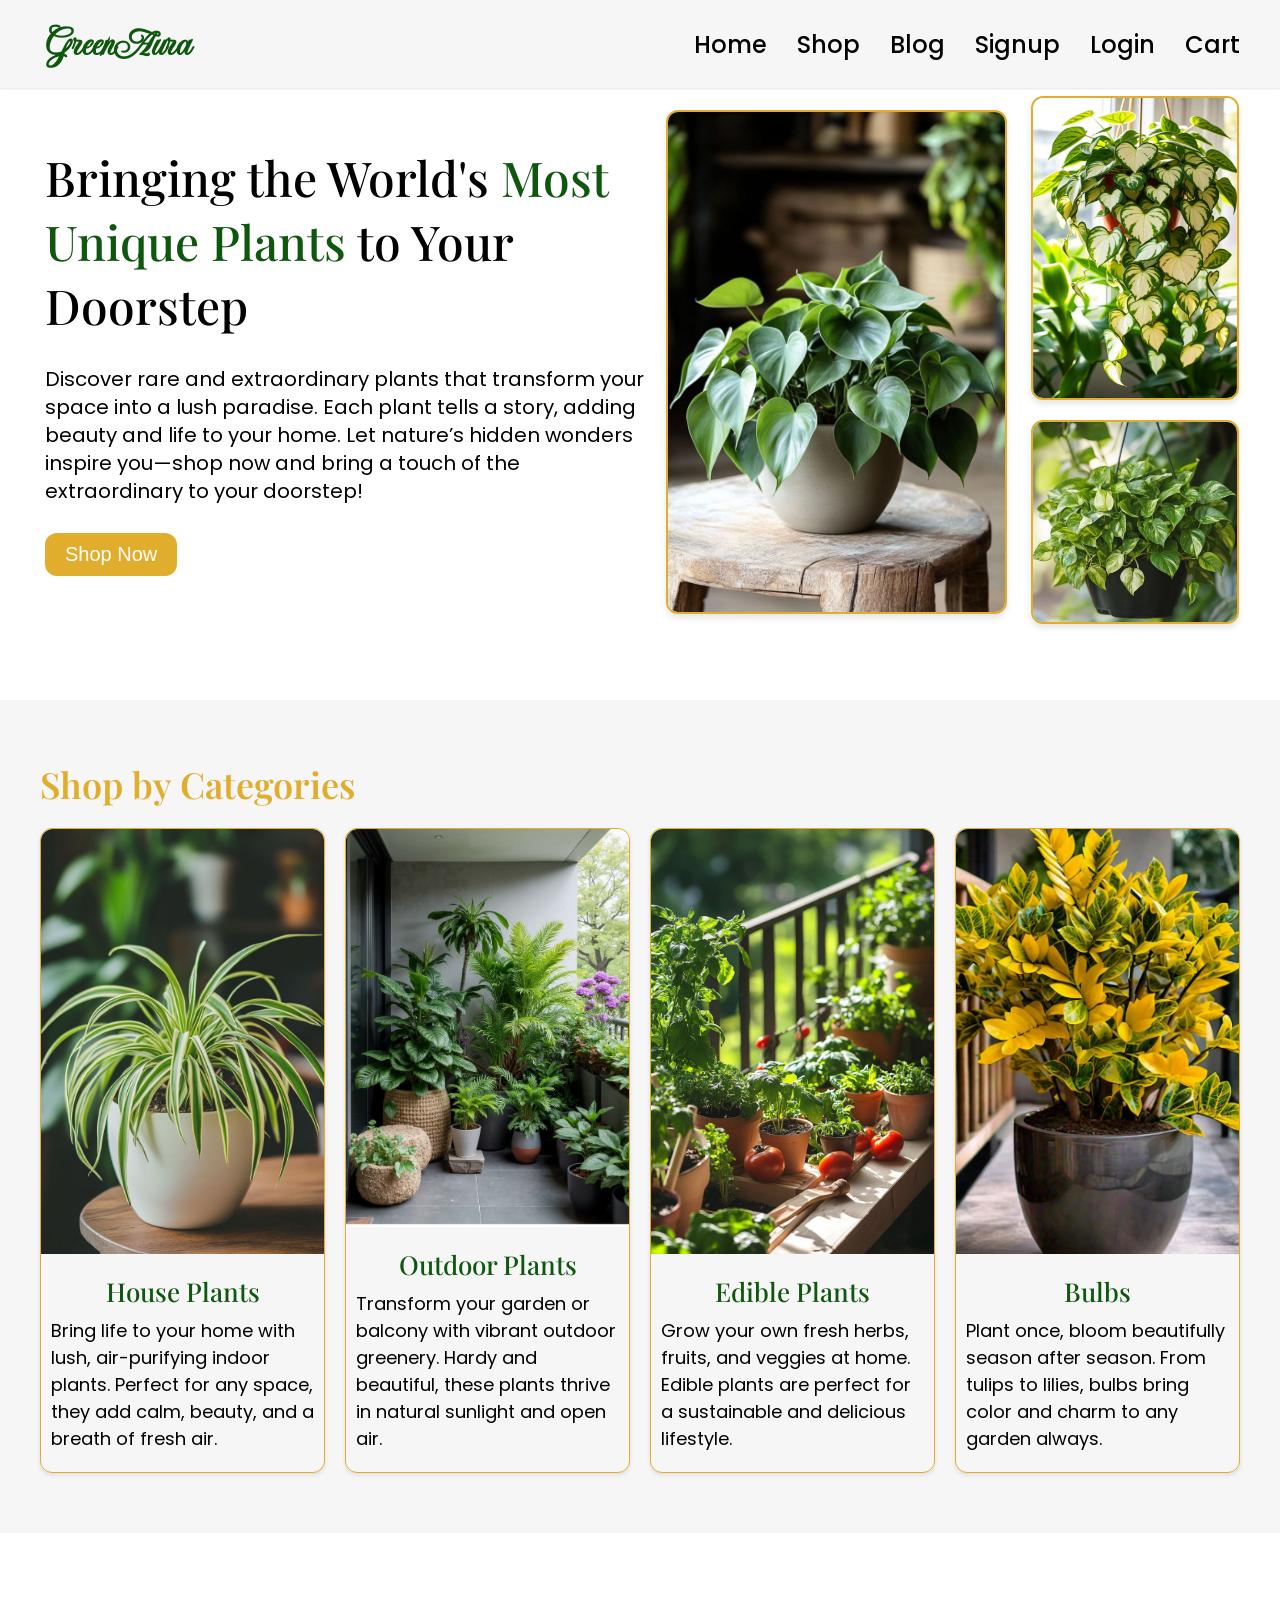
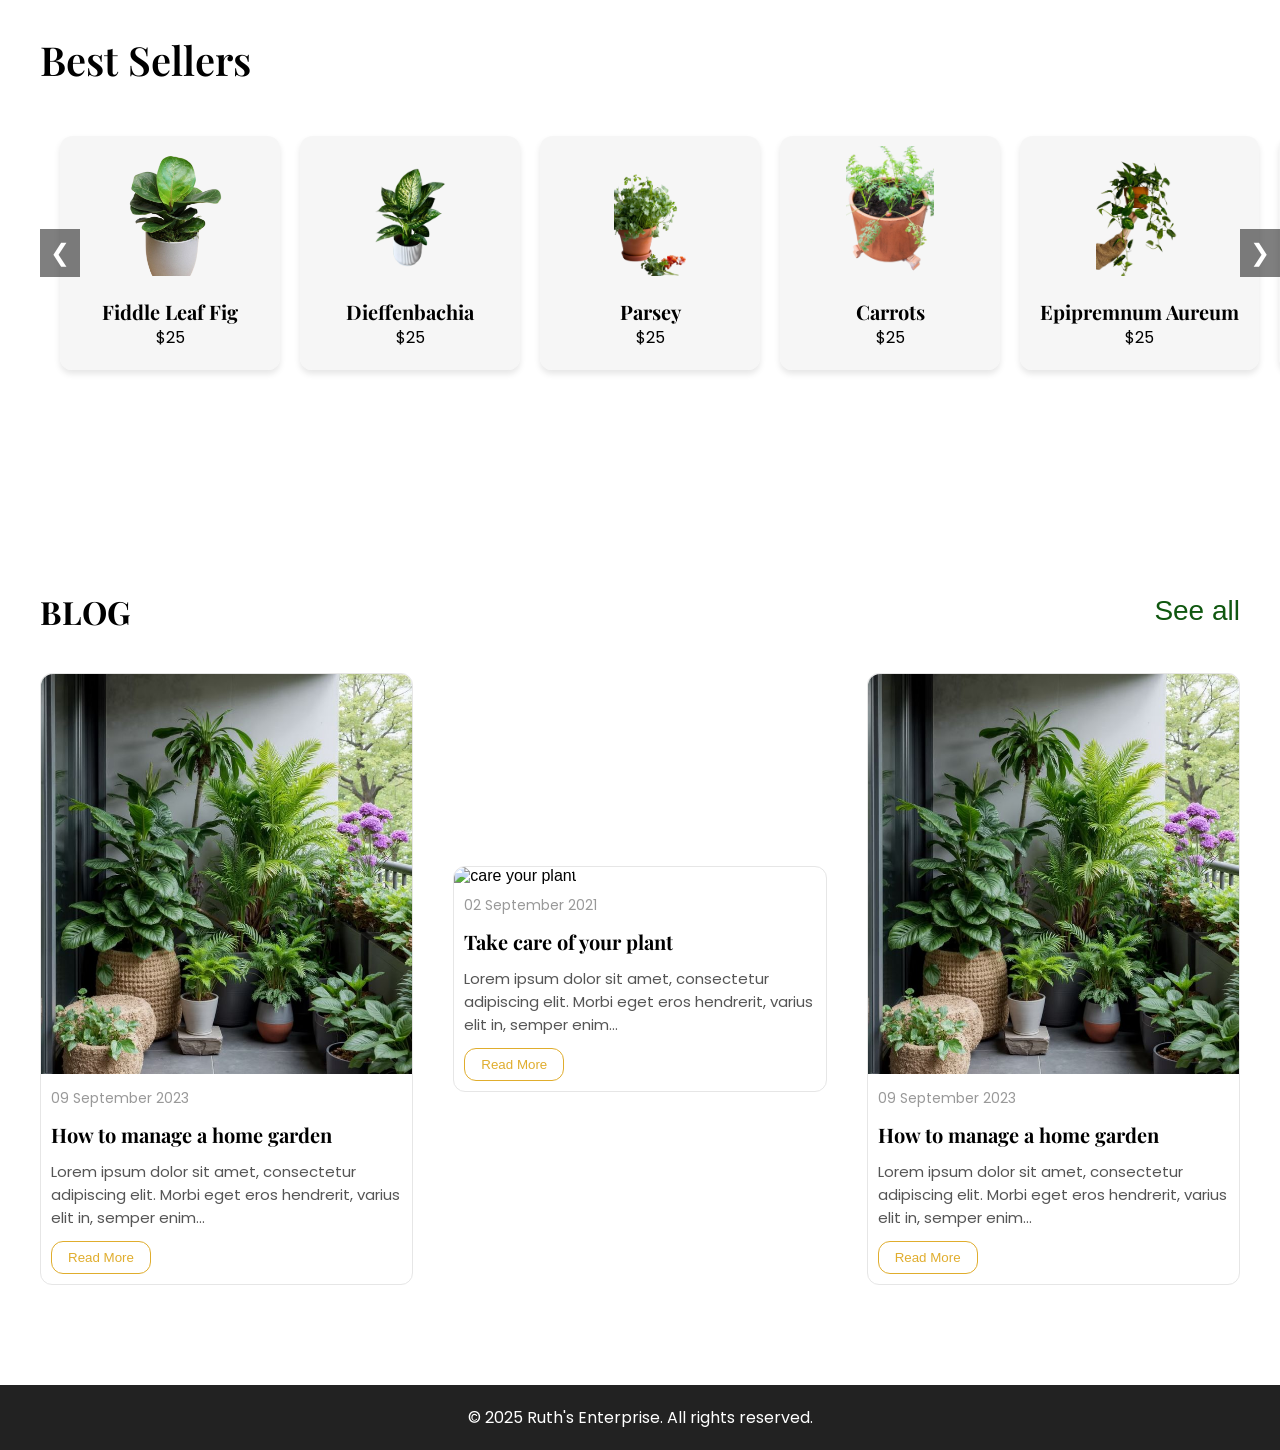
==== commit 0b0f0138: "Some modifications" ====
--- a/index.html
+++ b/index.html
@@ -112,8 +112,8 @@
             <div class="category-item-content">
               <h3>Bulbs</h3>
               <p class="item-text">
-                Plant once, bloom beautifully—season after season. From tulips
-                to lilies, bulbs bring color and charm to any garden.
+                Plant once, bloom beautifully season after season. From tulips
+                to lilies, bulbs bring color and charm to any garden always.
               </p>
             </div>
           </div>
--- a/css/styles.css
+++ b/css/styles.css
@@ -14,7 +14,7 @@
 h5,
 h6 {
   margin: 0;
-  font-family: "Playfair Display", serif;
+  font-family: "Playfair Display", sans-serif;
   font-display: swap;
 }
 p {
@@ -68,7 +68,7 @@
 li a {
   text-decoration: none;
   font-weight: 500;
-  font-size: 18px;
+  font-size: 24px;
   font-family: "Poppins";
   color: black;
 }
@@ -90,11 +90,11 @@
   flex-direction: column;
   text-align: left;
   padding: 10px;
-  max-width: 600px;
-  width: 100%;
-  height: 100%;
-  justify-content: center;
-  gap: 24px;
+  max-width: 800px;
+  width: 100%;
+  height: 100%;
+  justify-content: center;
+  gap: 28px;
 }
 .hero-content h1 {
   margin: 0;
@@ -103,8 +103,8 @@
 }
 
 .hero-content p {
-  line-height: 26px;
-  font-size: 18px;
+  line-height: 28px;
+  font-size: 20px;
 }
 .highlight {
   color: var(--primary-color);
@@ -161,7 +161,7 @@
 .shop-now a {
   color: white;
   text-decoration: none;
-  font-size: 18px;
+  font-size: 20px;
   font-weight: 500;
 }
 
@@ -175,7 +175,7 @@
 }
 .categories h2 {
   margin: 0;
-  font-size: 32px;
+  font-size: 36px;
   font-weight: 600;
   color: var(--secondary-color);
 }
@@ -204,7 +204,8 @@
   border-top-left-radius: 12px;
   border-top-right-radius: 12px;
   width: 100%;
-  height: 400px;
+  height: 100%;
+  object-fit: cover;
 }
 
 .category-item-content {
@@ -218,12 +219,12 @@
 .category-item-content h3 {
   color: var(--primary-color);
   font-weight: 500;
-  font-size: 24px;
+  font-size: 26px;
   text-align: center;
 }
 .category-item-content p {
   text-decoration: dotted;
-  font-size: 14px;
+  font-size: 18px;
 }
 
 /* Products */
@@ -234,7 +235,7 @@
   flex-direction: column;
 }
 .hot-products h2 {
-  font-size: 32px;
+  font-size: 40px;
   font-weight: 600;
 }
 
@@ -278,6 +279,7 @@
 }
 .product-details h4 {
   line-break: auto;
+  font-size: 20px;
 }
 .product-image {
   object-fit: contain;
@@ -324,7 +326,7 @@
 }
 
 .blog-header h2 {
-  font-size: 28px;
+  font-size: 32px;
   font-weight: bold;
   font-family: "Playfair Display";
 }
@@ -333,7 +335,7 @@
   color: var(--primary-color);
   text-decoration: none;
   font-weight: 500;
-  font-size: 24px;
+  font-size: 28px;
 }
 
 .blog-grid {
@@ -359,13 +361,13 @@
 }
 
 .blog-post .date {
-  font-size: 12px;
+  font-size: 14px;
   color: #999;
 }
 
 .blog-post h3 {
   font-family: "Playfair Display";
-  font-size: 18px;
+  font-size: 20px;
 }
 
 .blog-post-details {
@@ -375,7 +377,7 @@
   gap: 12px;
 }
 .blog-post-details .excerpt {
-  font-size: 14px;
+  font-size: 15px;
   color: #555;
 }
 
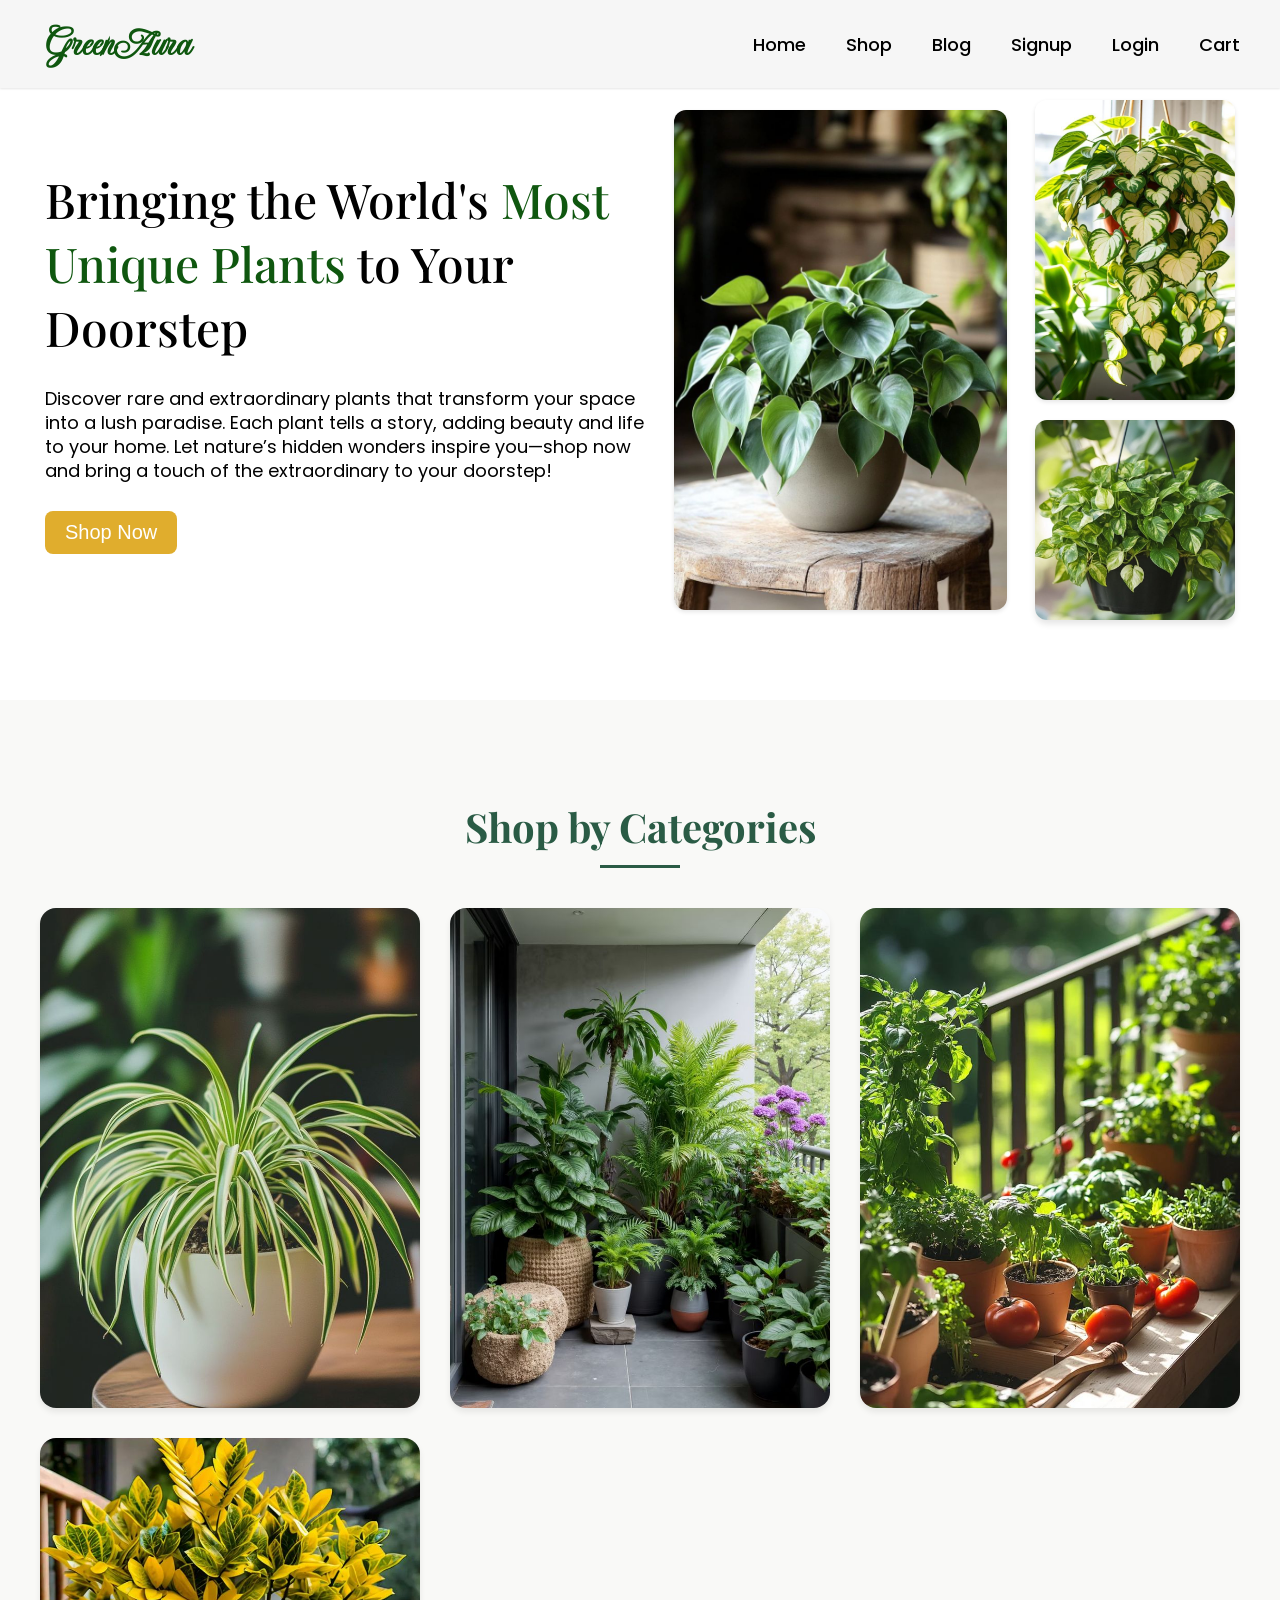
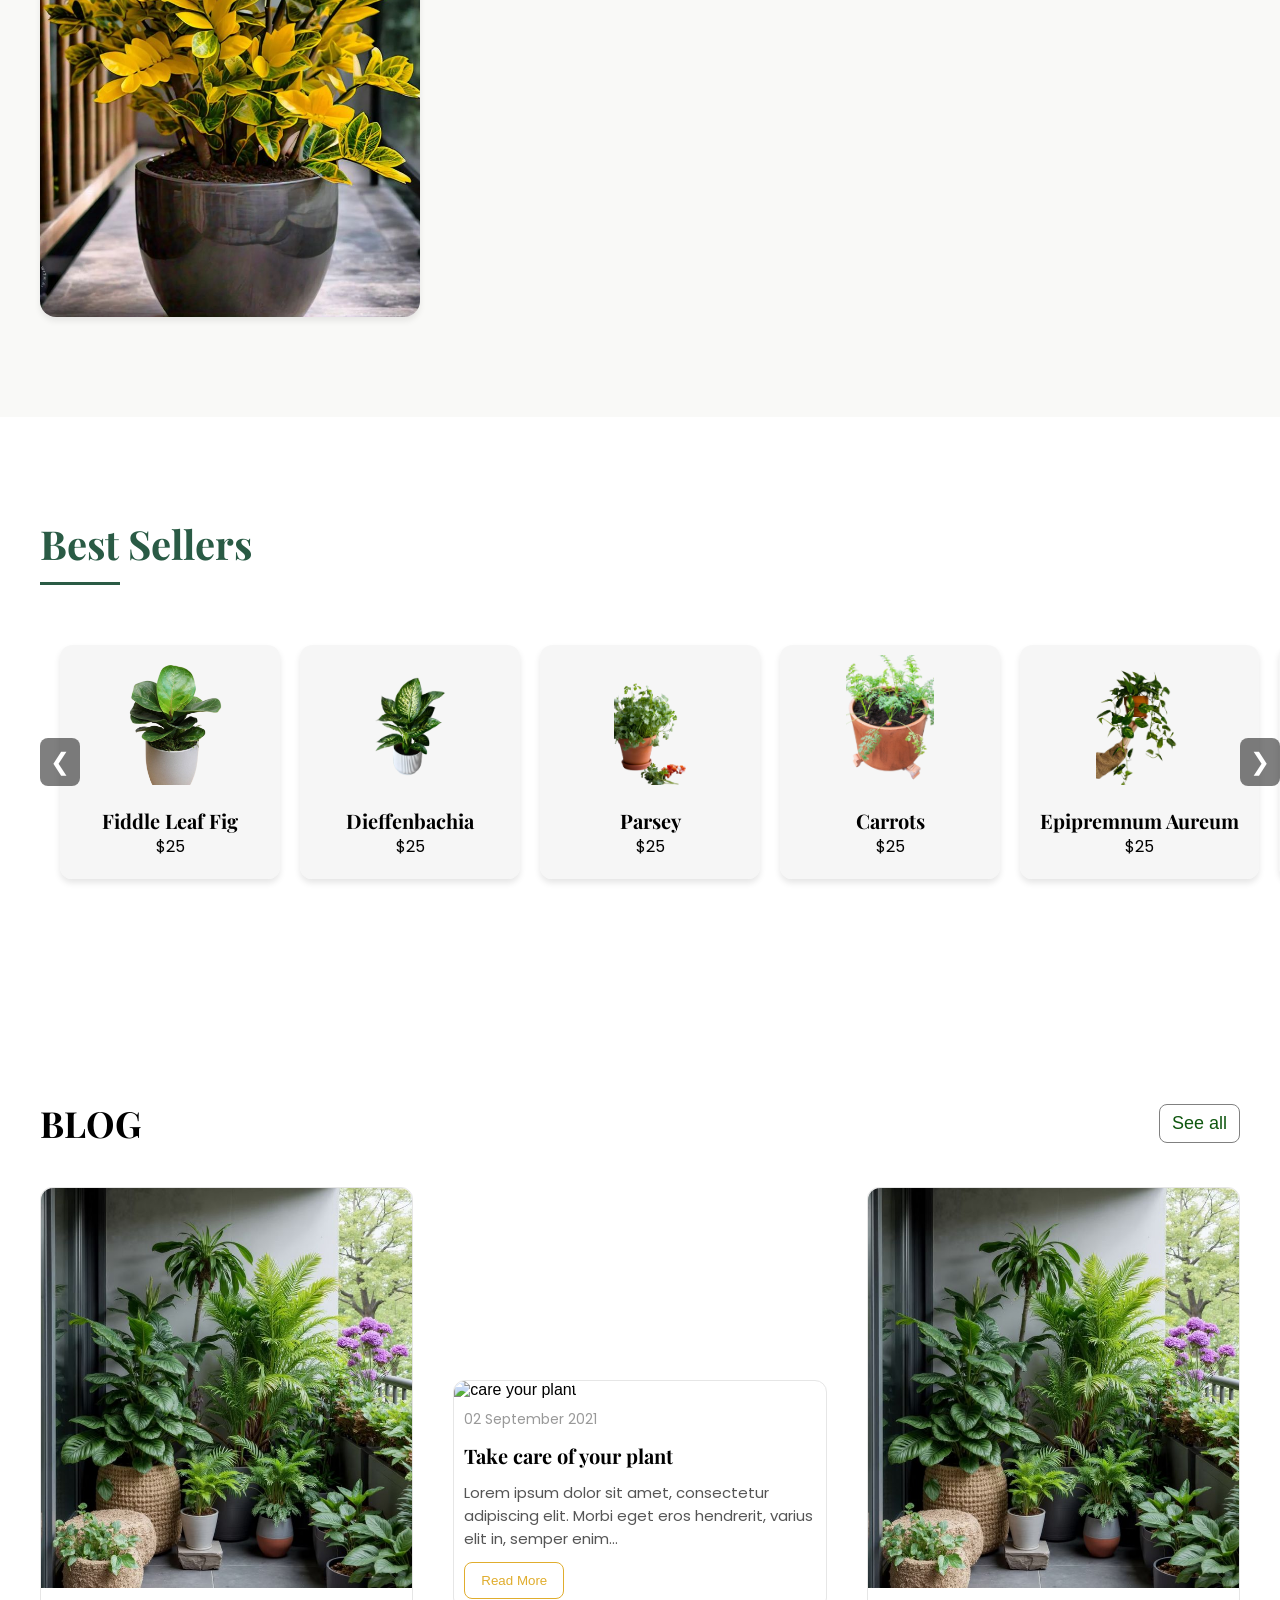
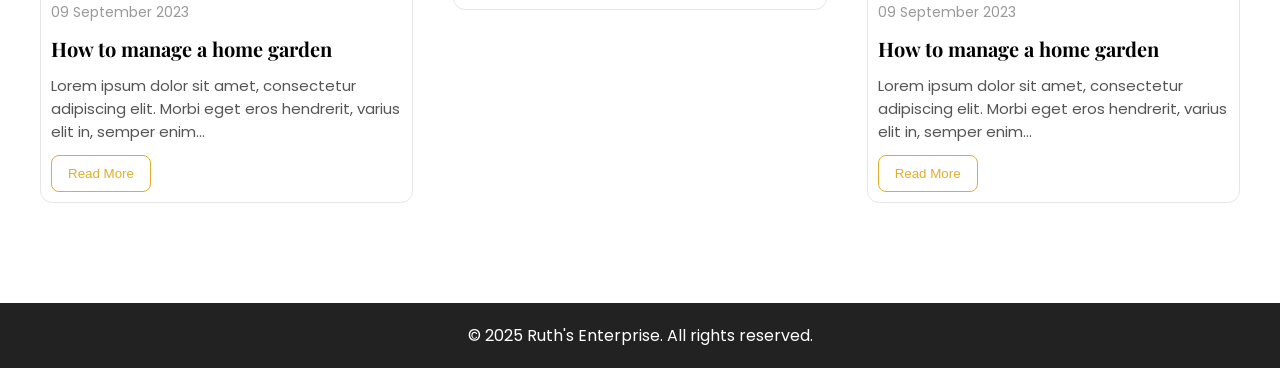
==== commit 2cd55cd3: "Review and corrections" ====
--- a/index.html
+++ b/index.html
@@ -53,73 +53,78 @@
     </section>
     <!-- Categories -->
     <section>
-      <div class="categories">
-        <h2>Shop by Categories</h2>
-        <div class="category-grid">
-          <div class="category-item">
-            <img
-              src="images/indoor plant.jpg"
-              alt="House plant"
-              class="category-plant"
-            />
-            <div class="category-item-content">
-              <h3>House Plants</h3>
-              <p>
-                Bring life to your home with lush, air-purifying indoor plants.
-                Perfect for any space, they add calm, beauty, and a breath of
-                fresh air.
-              </p>
-            </div>
-          </div>
-          <div class="category-item">
-            <img
-              src="images/Outdoor plants.jpg"
-              alt="Outdoor plants"
-              class="category-plant"
-            />
-
-            <div class="category-item-content">
-              <h3>Outdoor Plants</h3>
-              <p>
-                Transform your garden or balcony with vibrant outdoor greenery.
-                Hardy and beautiful, these plants thrive in natural sunlight and
-                open air.
-              </p>
-            </div>
-          </div>
-          <div class="category-item">
-            <img
-              src="images/edible plants.jpg"
-              alt="Edible plant"
-              class="category-plant"
-            />
-
-            <div class="category-item-content">
-              <h3>Edible Plants</h3>
-              <p>
-                Grow your own fresh herbs, fruits, and veggies at home. Edible
-                plants are perfect for a sustainable and delicious lifestyle.
-              </p>
-            </div>
-          </div>
-          <div class="category-item">
-            <img
-              src="images/Bulbs.jpg"
-              alt="Bulbs plant"
-              class="category-plant"
-            />
-
-            <div class="category-item-content">
-              <h3>Bulbs</h3>
-              <p class="item-text">
-                Plant once, bloom beautifully season after season. From tulips
-                to lilies, bulbs bring color and charm to any garden always.
-              </p>
-            </div>
-          </div>
-        </div>
-      </div>
-    </section>
+  <div class="categories">
+    <h2>Shop by Categories</h2>
+    <div class="category-grid">
+      <div class="category-item">
+        <div class="image-container">
+          <img
+            src="images/indoor plant.jpg"
+            alt="House plant"
+            class="category-plant"
+          />
+          <div class="category-item-content">
+            <h3>House Plants</h3>
+            <p>
+              Bring life to your home with lush, air-purifying indoor plants.
+              Perfect for any space, they add calm, beauty, and a breath of
+              fresh air.
+            </p>
+          </div>
+        </div>
+      </div>
+      <div class="category-item">
+        <div class="image-container">
+          <img
+            src="images/Outdoor plants.jpg"
+            alt="Outdoor plants"
+            class="category-plant"
+          />
+          <div class="category-item-content">
+            <h3>Outdoor Plants</h3>
+            <p>
+              Transform your garden or balcony with vibrant outdoor greenery.
+              Hardy and beautiful, these plants thrive in natural sunlight and
+              open air.
+            </p>
+          </div>
+        </div>
+      </div>
+      <div class="category-item">
+        <div class="image-container">
+          <img
+            src="images/edible plants.jpg"
+            alt="Edible plant"
+            class="category-plant"
+          />
+          <div class="category-item-content">
+            <h3>Edible Plants</h3>
+            <p>
+              Grow your own fresh herbs, fruits, and veggies at home. Edible
+              plants are perfect for a sustainable and delicious lifestyle.
+            </p>
+          </div>
+        </div>
+      </div>
+      <div class="category-item">
+        <div class="image-container">
+          <img
+            src="images/Bulbs.jpg"
+            alt="Bulbs plant"
+            class="category-plant"
+          />
+          <div class="category-item-content">
+            <h3>Bulbs</h3>
+            <p class="item-text">
+              Plant once, bloom beautifully season after season. From tulips
+              to lilies, bulbs bring color and charm to any garden always.
+            </p>
+          </div>
+        </div>
+      </div>
+    </div>
+  </div>
+</section>
     <!-- Latest Plants for sale -->
     <section>
       <div class="hot-products">
--- a/css/styles.css
+++ b/css/styles.css
@@ -23,6 +23,9 @@
   font-display: swap;
   line-break: auto;
 }
+button{
+  border-radius: 8px;
+}
 header {
   position: fixed;
   width: 100%;
@@ -48,8 +51,8 @@
   padding: 20px 40px;
   box-shadow: 0 1px 2px rgba(0, 0, 0, 0.1);
 }
-.logo a {
-  font-family: "Imperial Script";
+.logo a{
+  font-family: "Imperial Script" ;
   text-decoration: none;
   font-weight: 700;
   font-style: normal;
@@ -61,14 +64,14 @@
   align-self: center;
   align-items: center;
   list-style: none;
-  gap: 30px;
+  gap: 40px;
   margin: 0;
 }
 
 li a {
   text-decoration: none;
   font-weight: 500;
-  font-size: 24px;
+  font-size: 18px;
   font-family: "Poppins";
   color: black;
 }
@@ -103,8 +106,8 @@
 }
 
 .hero-content p {
-  line-height: 28px;
-  font-size: 20px;
+  line-height: 24px;
+  font-size: 18px;
 }
 .highlight {
   color: var(--primary-color);
@@ -121,15 +124,15 @@
   padding: 10px;
 }
 .plant-one {
-  border: 2px solid var(--secondary-color);
-  box-shadow: 0 4px 6px rgba(0, 0, 0, 0.1);
+  /* border: 2px solid var(--secondary-color); */
+  box-shadow: 0 2px 4px rgba(0, 0, 0, 0.1);
   border-radius: 12px;
   width: 100%;
   height: 100%;
 }
 .plant-three {
-  box-shadow: 0 4px 6px rgba(0, 0, 0, 0.1);
-  border: 2px solid var(--secondary-color);
+  box-shadow: 0 2px 4px rgba(0, 0, 0, 0.1);
+  /* border: 2px solid var(--secondary-color); */
   border-radius: 12px;
   object-fit: cover;
   width: 100%;
@@ -137,7 +140,7 @@
 }
 .plant-two {
   box-shadow: 0 4px 6px rgba(0, 0, 0, 0.1);
-  border: 2px solid var(--secondary-color);
+  /* border: 2px solid var(--secondary-color); */
   border-radius: 12px;
   object-fit: cover;
   width: 100%;
@@ -156,7 +159,7 @@
   background: var(--secondary-color);
   border: none;
   cursor: pointer;
-  border-radius: 12px;
+  border-radius: 8px;
 }
 .shop-now a {
   color: white;
@@ -166,66 +169,120 @@
 }
 
 /* categories */
-.categories {
-  display: flex;
-  flex-direction: column;
-  gap: 20px;
-  padding: 60px 40px;
-  background: var(--background-color);
-}
-.categories h2 {
-  margin: 0;
-  font-size: 36px;
-  font-weight: 600;
-  color: var(--secondary-color);
-}
-.category-grid {
-  display: grid;
-  grid-template-columns: 1fr 1fr 1fr 1fr;
-  gap: 20px;
-  justify-content: center;
-}
-.category-item {
-  display: flex;
-  flex-direction: column;
-  text-align: center;
-  border-radius: 12px;
-  cursor: pointer;
-  box-shadow: 0 2px 4px rgba(0, 0, 0, 0.1);
-  border: 1px solid var(--secondary-color);
-}
-.category-plant:hover {
-  border-radius: 12px;
-  transform: scale(1.05);
-  /* box-shadow: 0 10px 20px rgba(0, 0, 0, 0.15); */
-  z-index: 1;
-}
-.category-plant {
-  border-top-left-radius: 12px;
-  border-top-right-radius: 12px;
-  width: 100%;
-  height: 100%;
-  object-fit: cover;
-}
-
-.category-item-content {
-  display: flex;
-  flex-direction: column;
-  padding: 20px 10px;
-  gap: 8px;
-  text-align: left;
-}
-
-.category-item-content h3 {
-  color: var(--primary-color);
-  font-weight: 500;
-  font-size: 26px;
-  text-align: center;
-}
-.category-item-content p {
-  text-decoration: dotted;
-  font-size: 18px;
-}
+  :root {
+    --background-color1: #f9f9f7;
+    --secondary-color1: #2a5b45;
+    --text-color: #333;
+    --overlay-color: rgba(42, 91, 69, 0.85);
+    --transition-speed: 0.4s;
+  }
+
+  .categories {
+    display: flex;
+    flex-direction: column;
+    gap: 30px;
+    padding: 100px 40px;
+    background: var(--background-color1);
+  }
+
+  .categories h2 {
+    margin: 0 0 10px 0;
+    font-size: 2.5rem;
+    font-weight: 700;
+    color: var(--secondary-color1);
+    text-align: center;
+    position: relative;
+    padding-bottom: 15px;
+  }
+
+  .categories h2::after {
+    content: '';
+    position: absolute;
+    bottom: 0;
+    left: 50%;
+    transform: translateX(-50%);
+    width: 80px;
+    height: 3px;
+    background: var(--secondary-color1);
+  }
+
+  .category-grid {
+    display: grid;
+    grid-template-columns: repeat(auto-fit, minmax(280px, 1fr));
+    gap: 30px;
+    justify-content: center;
+  }
+
+  .category-item {
+    display: flex;
+    flex-direction: column;
+    border-radius: 16px;
+    cursor: pointer;
+    box-shadow: 0 4px 6px rgba(0, 0, 0, 0.08);
+    transition: transform 0.3s ease, box-shadow 0.3s ease;
+    overflow: hidden;
+   max-height: 500px;
+   height: 100%; 
+  }
+
+  .category-item:hover {
+    transform: translateY(-5px);
+    box-shadow: 0 8px 25px rgba(0, 0, 0, 0.12);
+  }
+
+  .image-container {
+    position: relative;
+    height: 100%;
+    width: 100%;
+    object-fit: cover;
+  }
+
+  .category-plant {
+    width: 100%;
+    height: 100%;
+    object-fit: cover;
+    transition: transform var(--transition-speed) ease;
+  }
+
+  .category-item-content {
+    position: absolute;
+    bottom: 0;
+    left: 0;
+    right: 0;
+    background: var(--overlay-color);
+    color: white;
+    padding: 25px;
+    transform: translateY(100%);
+    transition: transform var(--transition-speed) ease;
+    opacity: 0;
+    height: 100%;
+    display: flex;
+    flex-direction: column;
+    justify-content: center;
+    text-align: center;
+  }
+
+  .category-item:hover .category-item-content {
+    transform: translateY(0);
+    opacity: 1;
+  }
+
+  .category-item:hover .category-plant {
+    transform: scale(1.05);
+  }
+
+  .category-item-content h3 {
+    margin: 0 0 15px 0;
+    font-size: 1.5rem;
+    font-weight: 600;
+  }
+
+  .category-item-content p {
+    margin: 0;
+    font-size: 1rem;
+    line-height: 1.5;
+    opacity: 0.9;
+  }
 
 /* Products */
 .hot-products {
@@ -235,9 +292,26 @@
   flex-direction: column;
 }
 .hot-products h2 {
-  font-size: 40px;
-  font-weight: 600;
-}
+     margin: 0 0 10px 0;
+    font-size: 2.5rem;
+    font-weight: 700;
+    color: var(--secondary-color1);
+    text-align: left;
+    position: relative;
+    padding-bottom: 15px;
+}
+  .hot-products h2::after {
+    content: '';
+    position: absolute;
+    bottom: 0;
+    left: 0%;
+    transform: translateX(0%);
+    width: 80px;
+    height: 3px;
+    background: var(--secondary-color1);
+  }
+
+
 
 .slider-container {
   position: relative;
@@ -326,7 +400,7 @@
 }
 
 .blog-header h2 {
-  font-size: 32px;
+  font-size: 36px;
   font-weight: bold;
   font-family: "Playfair Display";
 }
@@ -335,7 +409,11 @@
   color: var(--primary-color);
   text-decoration: none;
   font-weight: 500;
-  font-size: 28px;
+  font-size: 18px;
+  border: 1px solid gray;
+  border-radius: 8px;
+  padding: 8px 12px;
+
 }
 
 .blog-grid {
@@ -383,11 +461,11 @@
 
 .read-more {
   width: fit-content;
-  padding: 8px 16px;
+  padding: 10px 16px;
   border: 1px solid var(--secondary-color);
   background: none;
   color: var(--secondary-color);
-  border-radius: 12px;
+  border-radius: 8px;
   cursor: pointer;
   transition: background 0.3s, color 0.3s;
 }
